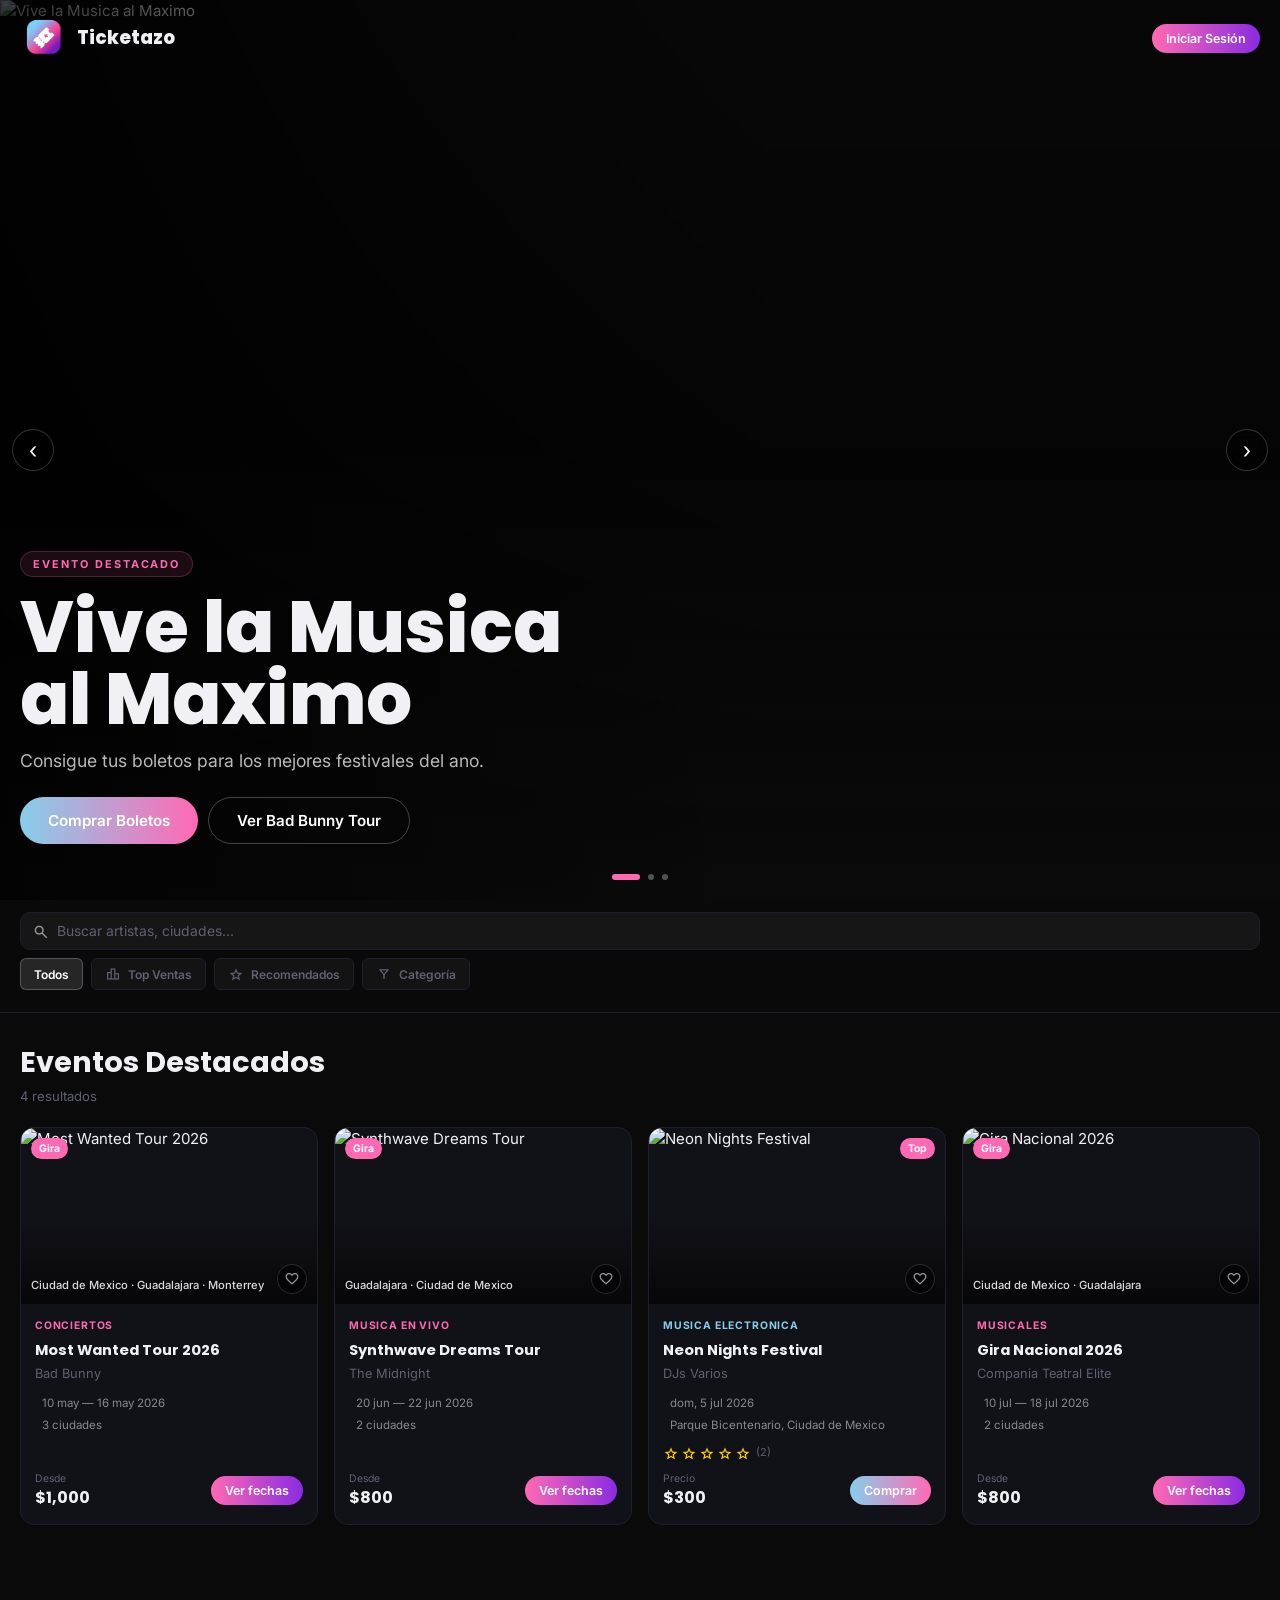
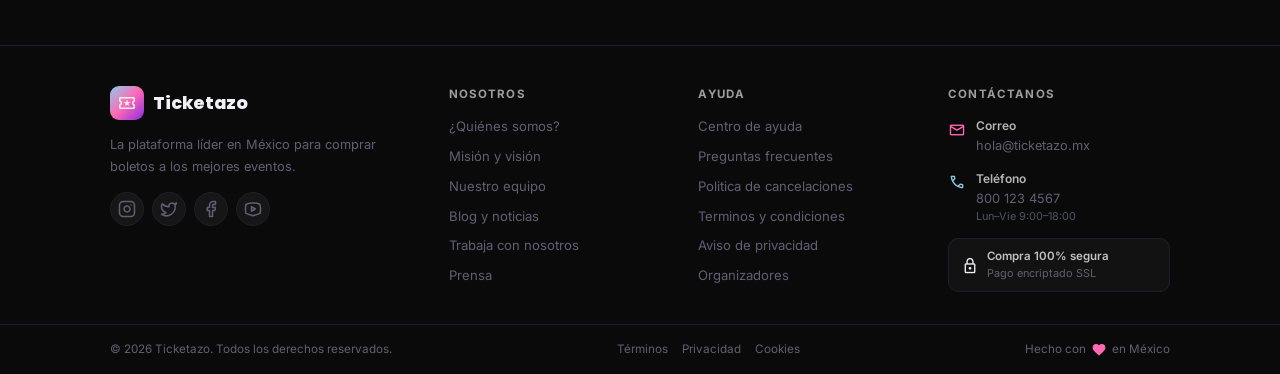
==== index.html @ c77d264d "Add files via upload" ====
<!DOCTYPE html>
<html lang="es">
<head>
  <meta charset="UTF-8"/>
  <meta name="viewport" content="width=device-width, initial-scale=1.0"/>
  <meta name="description" content="Ticketazo — Boletos para los mejores eventos de México"/>
  <meta name="theme-color" content="#0A0A0A"/>
  <title>Ticketazo</title>

  <link rel="preconnect" href="https://fonts.googleapis.com"/>
  <link rel="preconnect" href="https://fonts.gstatic.com" crossorigin/>
  <link href="https://fonts.googleapis.com/css2?family=Poppins:wght@400;500;600;700;800&family=Inter:wght@300;400;500;600&display=swap" rel="stylesheet"/>
  <link href="https://fonts.googleapis.com/css2?family=Material+Symbols+Outlined:opsz,wght,FILL,GRAD@20..48,100..700,0..1,-50..200" rel="stylesheet" />

  <link rel="stylesheet" href="assets/css/variables.css"/>
  <link rel="stylesheet" href="assets/css/base.css"/>
  <link rel="stylesheet" href="assets/css/navbar.css?v=6"/>
  <link rel="stylesheet" href="assets/css/hero.css?v=2"/>
  <link rel="stylesheet" href="assets/css/search.css"/>
  <link rel="stylesheet" href="assets/css/cards.css"/>
  <link rel="stylesheet" href="assets/css/pages.css?v=3"/>
  <link rel="stylesheet" href="assets/css/profile.css?v=7"/>
  <link rel="stylesheet" href="assets/css/modal.css"/>
  <link rel="stylesheet" href="assets/css/dashboard.css?v=13"/>
  <link rel="stylesheet" href="assets/css/checkout.css?v=8"/>
  <link rel="stylesheet" href="assets/css/footer.css?v=2"/>
</head>
<body>

  <!-- ══ NAVBAR ══ -->
  <nav id="navbar">
    <a class="nav-logo" onclick="App.navigate('home')">
      <img src="assets/img/logo.png" alt="Logo" class="nav-logo-img" />
      <span>Ticketazo</span>
    </a>
    <div class="nav-right" id="nav-right">
      <button class="btn btn-ghost btn-sm hidden" id="btn-home-nav" onclick="App.navigate('home')">Volver al inicio</button>
      <button class="btn-nav-user hidden" id="nav-username" onclick="Profile.open()">Mi cuenta</button>
      <button class="btn btn-ghost btn-sm hidden" id="btn-dashboard" onclick="Zones.openDashboard()">Panel</button>
      <button class="btn btn-secondary btn-sm" id="btn-login" onclick="Auth.openModal()">Iniciar Sesión</button>
      <button class="btn btn-outline btn-sm hidden" id="btn-logout" onclick="Auth.logout()">Cerrar Sesión</button>
    </div>
    <button class="hamburger" onclick="App.toggleMobile()" aria-label="Menú">
      <span></span><span></span><span></span>
    </button>
  </nav>

  <!-- Mobile Menu -->
  <div class="mobile-menu" id="mobile-menu">
    <button class="mobile-menu-close" onclick="App.toggleMobile()"><svg width="24" height="24" viewBox="0 0 24 24" fill="none" stroke="currentColor" stroke-width="2"><line x1="18" y1="6" x2="6" y2="18"></line><line x1="6" y1="6" x2="18" y2="18"></line></svg></button>
    <div class="nav-logo" style="margin-bottom: 20px" onclick="App.navigate('home');App.toggleMobile()">
      <img src="assets/img/logo.png" alt="Logo" class="nav-logo-img" />
      <span style="color:#fff">Ticketazo</span>
    </div>
    <a class="mobile-nav-link" onclick="App.navigate('home');App.toggleMobile()">Inicio</a>
    <a class="mobile-nav-link hidden" id="mob-profile" onclick="Profile.open();App.toggleMobile()">Mi cuenta</a>
    <a class="mobile-nav-link hidden" id="mob-dashboard" onclick="Zones.openDashboard()">Panel de Control</a>
    <button class="btn btn-primary w-full" id="mob-login" onclick="Auth.openModal();App.toggleMobile()">Iniciar Sesión</button>
    <button class="btn btn-outline w-full hidden" id="mob-logout" onclick="Auth.logout();App.toggleMobile()">Cerrar Sesión</button>
  </div>

  <!-- ══ PAGE: HOME ══ -->
  <div class="page active" id="page-home">

    <section class="hero" id="hero-section">
      <div class="hero-track" id="hero-track">
        <div class="hero-slide">
          <picture>
            <source media="(max-width: 768px)" srcset="https://images.unsplash.com/photo-1540039155733-5bb30b53aa14?w=800&h=1200&fit=crop&q=80">
            <img src="https://images.unsplash.com/photo-1540039155733-5bb30b53aa14?w=1920&q=80" alt="Concierto" loading="eager"/>
          </picture>
          <div class="hero-overlay"></div><div class="hero-overlay-lr"></div>
        </div>
        <div class="hero-slide">
          <picture>
            <source media="(max-width: 768px)" srcset="https://images.unsplash.com/photo-1503095396549-807759245b35?w=800&h=1200&fit=crop&q=80">
            <img src="https://images.unsplash.com/photo-1503095396549-807759245b35?w=1920&q=80" alt="Teatro" loading="lazy"/>
          </picture>
          <div class="hero-overlay"></div><div class="hero-overlay-lr"></div>
        </div>
        <div class="hero-slide">
          <picture>
            <source media="(max-width: 768px)" srcset="https://images.unsplash.com/photo-1607313029691-fa108ddf807d?w=800&h=1200&fit=crop&q=80">
            <img src="https://images.unsplash.com/photo-1607313029691-fa108ddf807d?w=1920&q=80" alt="Synthwave" loading="lazy"/>
          </picture>
          <div class="hero-overlay"></div><div class="hero-overlay-lr"></div>
        </div>
      </div>
      <div class="hero-content">
        <div class="hero-inner" id="hero-inner">
          <div class="hero-badge">Evento Destacado</div>
          <h1 class="hero-title" id="hero-title">Vive la Música al Máximo</h1>
          <p class="hero-sub" id="hero-sub">Consigue tus boletos para los mejores festivales del año.</p>
          <div class="hero-btns">
            <button class="btn btn-primary btn-lg" onclick="Carousel.handleBuy()">Comprar Boletos</button>
            <button class="btn btn-outline btn-lg" id="hero-cta-btn" onclick="Carousel.handleCta()">Ver Bad Bunny Tour</button>
          </div>
        </div>
      </div>
      <button class="hero-arrow hero-arrow--prev" onclick="Carousel.prev()" aria-label="Anterior">‹</button>
      <button class="hero-arrow hero-arrow--next" onclick="Carousel.next()" aria-label="Siguiente">›</button>
      <div class="hero-dots" id="hero-dots" role="tablist"></div>
    </section>

    <div class="search-bar" id="search-bar">
      <div class="search-inner">
        <div class="search-wrap" id="search-wrap">
          <span class="search-icon"><span class="material-symbols-outlined" style="font-size: 18px; opacity: 0.6; vertical-align: middle;">search</span></span>
          <input class="search-input" id="search-input" type="search"
            placeholder="Buscar artistas, ciudades..."
            oninput="Search.handle(this.value)"
            onfocus="Search.showDropdown()"
            autocomplete="off" aria-label="Buscar eventos"/>
          <button class="search-clear hidden" id="search-clear" onclick="Search.clear()" aria-label="Limpiar"><span class="material-symbols-outlined" style="font-size: 16px; vertical-align: middle;">close</span></button>
          <div class="search-dropdown hidden" id="search-dropdown" role="listbox"></div>
        </div>
        <div class="filters-row" role="group">
          <button class="filter-btn active-all" id="f-all"   onclick="Grid.setFilter('all')">Todos</button>
          <button class="filter-btn" id="f-top"              onclick="Grid.setFilter('bestSeller')"><span class="material-symbols-outlined" style="font-size: 16px; margin-right:4px; vertical-align: text-bottom;">leaderboard</span> Top Ventas</button>
          <button class="filter-btn" id="f-rec"              onclick="Grid.setFilter('recommended')"><span class="material-symbols-outlined" style="font-size: 16px; margin-right:4px; vertical-align: text-bottom;">star</span> Recomendados</button>
          <button class="filter-btn" id="f-cat"              onclick="Grid.toggleCats()"><span class="material-symbols-outlined" style="font-size: 16px; margin-right:4px; vertical-align: text-bottom;">filter_alt</span> Categoría</button>
        </div>
        <div class="cat-pills" id="cat-pills" role="group"></div>
      </div>
    </div>

    <section class="events-section">
      <div class="section-header">
        <div>
          <h2 class="section-title" id="grid-title">Eventos Destacados</h2>
          <p class="section-count" id="grid-count"></p>
        </div>
        <button class="clear-btn hidden" id="clear-all-btn" onclick="Grid.clearAll()"><span class="material-symbols-outlined" style="font-size: 14px; margin-right:4px; vertical-align: middle;">close</span> Limpiar</button>
      </div>
      <div class="events-grid" id="events-grid"></div>
    </section>
  </div>

  <!-- ══ PAGE: ARTIST ══ -->
  <div class="page" id="page-artist">
    <div class="artist-hero">
      <img id="artist-hero-img" src="" alt=""/>
      <div class="artist-hero-overlay"></div>
      <button class="back-btn" onclick="App.goBack()">← Volver</button>
    </div>
    <div class="artist-content">
      <div class="artist-info">
        <div class="artist-avatar" id="artist-avatar"></div>
        <div class="artist-meta">
          <div class="on-tour-badge hidden" id="artist-tour-badge"><svg width="14" height="14" viewBox="0 0 24 24" fill="none" stroke="currentColor" stroke-width="2" style="display:inline-flex;margin-right:4px"><path d="M12 2a3 3 0 0 0-3 3v7a3 3 0 0 0 6 0V5a3 3 0 0 0-3-3Z"></path><path d="M19 10v2a7 7 0 0 1-14 0v-2"></path><line x1="12" y1="19" x2="12" y2="22"></line></svg> En gira</div>
          <h1 class="artist-name" id="artist-name"></h1>
          <p class="artist-genre" id="artist-genre"></p>
        </div>
      </div>
      <p class="artist-bio" id="artist-bio"></p>
      <div id="artist-tours"></div>
    </div>
  </div>

  <!-- ══ PAGE: EVENT DETAIL ══ -->
  <div class="page" id="page-event">
    <div class="event-hero">
      <img id="event-hero-img" src="" alt=""/>
      <div class="event-hero-overlay"></div>
      <button class="back-btn" onclick="App.goBack()"><svg width="16" height="16" viewBox="0 0 24 24" fill="none" stroke="currentColor" stroke-width="2"><line x1="19" y1="12" x2="5" y2="12"></line><polyline points="12 19 5 12 12 5"></polyline></svg> Volver</button>
    </div>
    <div class="event-content">
      <div class="event-layout">
        <div class="event-main">
          <p class="event-cat-label" id="event-cat"></p>
          <h1 class="event-title" id="event-title"></h1>
          <p class="event-artist-name" id="event-artist"></p>
          <div class="event-meta-row" id="event-meta"></div>
          <div id="event-rating-box"></div>
          <div class="content-section">
            <div class="section-divider">
              <div class="section-accent accent--blue-purple"></div>
              <h2 class="section-heading">Acerca del Evento</h2>
            </div>
            <p class="about-text" id="event-about"></p>
          </div>
          <div class="content-section hidden" id="event-tour-section">
            <div class="section-divider">
              <div class="section-accent accent--pink-blue"></div>
              <h2 class="section-heading">Otras fechas de la gira</h2>
              <span class="tour-name-label" id="event-tour-name"></span>
            </div>
            <div id="event-tour-dates"></div>
          </div>
          <div class="content-section">
            <div class="section-divider">
              <div class="section-accent accent--pink-purple"></div>
              <h2 class="section-heading">Reseñas</h2>
              <span class="review-count-label" id="review-count-label"></span>
            </div>
            <div id="review-form-section"></div>
            <div id="reviews-list"></div>
          </div>
          <div class="content-section">
            <div class="section-divider">
              <div class="section-accent accent--blue-pink"></div>
              <h2 class="section-heading">Los fans también vieron</h2>
            </div>
            <div class="also-grid" id="also-grid"></div>
          </div>
        </div>
        <aside class="event-sidebar">
          <div class="buy-card">
            <div class="buy-card-top">
              <div>
                <div class="buy-from">Desde</div>
                <div class="buy-price" id="buy-price">$0</div>
                <div class="buy-currency">MXN</div>
              </div>
              <div id="buy-rating-pill"></div>
            </div>
            <div id="buy-details"></div>
            <button class="btn btn-secondary w-full" id="buy-main-btn" onclick="Pages.handleBuyClick()">
              Comprar Boletos
            </button>
            <div class="buy-attendees"><svg width="14" height="14" viewBox="0 0 24 24" fill="none" stroke="currentColor" stroke-width="2" style="display:inline-flex;margin-right:4px"><path d="M17 21v-2a4 4 0 0 0-4-4H5a4 4 0 0 0-4 4v2"></path><circle cx="9" cy="7" r="4"></circle><path d="M23 21v-2a4 4 0 0 0-3-3.87"></path><path d="M16 3.13a4 4 0 0 1 0 7.75"></path></svg> Consultando compras reales...</div>
          </div>
        </aside>
      </div>
    </div>
  </div>

  <!-- ══ PAGE: PROFILE ══ -->
  <div class="page" id="page-profile"></div>

  <!-- ══ PAGE: TICKET ══ -->
  <div class="page" id="page-ticket"></div>

  <!-- ══ PAGE: DASHBOARD ══ -->
  <!-- ══ PAGE: DASHBOARD ══
       Shell estático en HTML — el JS solo rellena paneles.
       La estructura flex NUNCA cambia en runtime.
  ══ -->
  <div class="page" id="page-dashboard">
    <div class="db-shell">

      <!-- SIDEBAR -->
      <aside class="db-sidebar" id="db-sidebar">
        <div class="db-logo-row">
          <div class="db-logo-link" onclick="App.navigate('home')">
            <img src="assets/img/logo.png" alt="Logo" class="db-logo-img" />
            <div class="db-logo-text">Ticket<span>azo</span></div>
          </div>
          <button class="db-close-btn" id="db-close-btn" onclick="Zones.closeSidebar()">
            <span class="material-symbols-outlined" style="font-size: 24px;">close</span>
          </button>
        </div>

        <div class="db-nav-label-static">Panel de Control</div>
        <nav class="db-nav" id="db-nav"></nav>

        <div class="db-user-block" id="db-user-block"></div>
      </aside>

      <!-- Overlay para mobile -->
      <div class="db-overlay" id="db-overlay" onclick="Zones.closeSidebar()"></div>

      <!-- MAIN -->
      <main class="db-main">
        <div class="db-topbar">
          <div class="db-topbar-left">
            <button class="db-hamburger" onclick="Zones.openSidebar()" aria-label="Abrir menú del panel">
              <span></span><span></span><span></span>
            </button>
            <div class="db-topbar-title" id="db-topbar-title">Panel de Control</div>
          </div>
          <div class="db-topbar-right">
            <button class="db-btn db-btn-secondary" style="font-size:0.8rem; padding:6px 14px;" onclick="App.navigate('home')">
              <span class="material-symbols-outlined" style="font-size: 16px; margin-right: 4px; vertical-align: middle;">home</span> Volver al inicio
            </button>
          </div>
        </div>

        <div class="db-content">
          <div class="db-panel" id="panel-events"></div>
          <div class="db-panel" id="panel-new"></div>
          <div class="db-panel" id="panel-sales"></div>
          <div class="db-panel" id="panel-payouts"></div>
          <div class="db-panel" id="panel-promote"></div>
          <div class="db-panel" id="panel-overview"></div>
        </div>
      </main>

    </div>
  </div>

  <!-- ══ AUTH MODAL ══ -->
  <div class="modal-overlay" id="modal-overlay" onclick="Auth.closeOutside(event)">
    <div class="modal" role="dialog" aria-modal="true">
      <div class="modal-blob modal-blob--1"></div>
      <div class="modal-blob modal-blob--2"></div>
      <button class="modal-close" onclick="Auth.closeModal()" aria-label="Cerrar"><span class="material-symbols-outlined" style="font-size: 20px;">close</span></button>
      <div class="steps-bar hidden" id="steps-bar">
        <div class="step-dot active" id="sd1">1</div>
        <div class="step-line" id="sl1"></div>
        <div class="step-dot" id="sd2">2</div>
        <div class="step-line" id="sl2"></div>
        <div class="step-dot" id="sd3">3</div>
        <div class="step-line" id="sl3"></div>
        <div class="step-dot" id="sd4">4</div>
      </div>
      <div id="modal-body"></div>
    </div>
  </div>

  <!-- ══ CHECKOUT MODAL ══ -->
  <div class="checkout-overlay" id="checkout-overlay" onclick="Checkout.closeOutside(event)">
    <div class="checkout-modal" role="dialog" aria-modal="true" aria-label="Comprar boletos">
      <div id="checkout-body"></div>
    </div>
  </div>

  <!-- ══ FOOTER ══ -->
  <footer id="main-footer"></footer>

  <script src="https://cdn.jsdelivr.net/npm/@supabase/supabase-js@2/dist/umd/supabase.min.js"></script>
  <script src="https://cdn.jsdelivr.net/npm/qrcodejs-fixed@0.0.2/qrcode.min.js"></script>
  <script src="assets/js/icons.js"></script>
  <script src="assets/js/db.js?v=5"></script>
  <script src="assets/js/data.js?v=2"></script>
  <script src="assets/js/dashboard.js?v=17"></script>
  <script src="assets/js/profile.js?v=17"></script>
  <script src="assets/js/checkout.js?v=10"></script>
  <script src="assets/js/carousel.js?v=3"></script>
  <script src="assets/js/search.js"></script>
  <script src="assets/js/pages.js?v=5"></script>
  <script src="assets/js/grid.js?v=2"></script>
  <script src="assets/js/auth.js?v=9"></script>
  <script src="assets/js/app.js?v=12"></script>
</body>
</html>
---- assets/css/variables.css ----
/* ── Design Tokens ── */
:root {
  --color-pink:   #FF69B4;
  --color-blue:   #87CEEB;
  --color-purple: #8A2BE2;

  --bg-base:      #0A0A0A;
  --bg-surface:   #111118;
  --bg-surface-2: #16161f;
  --border-subtle:#1e1e2e;
  --border-default:#2a2a3e;

  --text-primary:   #f0f0f5;
  --text-secondary: #b0b0c0;
  --text-muted:     #606075;

  --font-display: 'Poppins', sans-serif;
  --font-body:    'Inter', sans-serif;

  --radius-sm:   6px;
  --radius-md:   10px;
  --radius-lg:   14px;
  --radius-xl:   20px;
  --radius-full: 9999px;

  --transition-fast:   0.15s ease;
  --transition-normal: 0.25s ease;

  --shadow-card:  0 2px 12px rgba(0,0,0,0.4);
  --shadow-modal: 0 24px 60px rgba(0,0,0,0.7);

  --z-sticky: 30;
  --z-navbar: 100;
  --z-modal:  500;
}
---- assets/css/base.css ----
/* ══════════════════════════════════════════
   base.css — Reset, Utilities & Buttons
══════════════════════════════════════════ */

*, *::before, *::after {
  box-sizing: border-box;
  margin: 0;
  padding: 0;
  -webkit-tap-highlight-color: transparent;
}

html {
  scroll-behavior: smooth;
  -webkit-text-size-adjust: 100%;
}

body {
  font-family: var(--font-body);
  font-size: 15px;
  background: var(--bg-base);
  color: var(--text-primary);
  min-height: 100vh;
  overflow-x: hidden;
  line-height: 1.5;
  -webkit-font-smoothing: antialiased;
  -moz-osx-font-smoothing: grayscale;
}

img {
  display: block;
  max-width: 100%;
}

a {
  text-decoration: none;
  color: inherit;
}

button {
  font-family: var(--font-body);
  cursor: pointer;
  border: none;
  background: none;
}

input, textarea, select {
  font-family: var(--font-body);
}

/* ── Pages ── */
.page {
  display: none;
  min-height: 100vh;
}
.page.active {
  display: block;
}

/* ── Utilities ── */
.hidden { display: none !important; }
.w-full { width: 100%; }

/* ── Buttons ── */
.btn {
  display: inline-flex;
  align-items: center;
  justify-content: center;
  gap: 6px;
  border-radius: var(--radius-full);
  font-weight: 600;
  border: none;
  cursor: pointer;
  transition: all var(--transition-fast);
  font-family: var(--font-body);
  white-space: nowrap;
  user-select: none;
}
.btn:active { transform: scale(0.97); }

.btn-primary {
  background: linear-gradient(90deg, var(--color-blue), var(--color-pink));
  color: #fff;
  padding: 10px 22px;
  font-size: 0.87rem;
}
.btn-primary:hover { opacity: 0.9; transform: scale(1.02); }

.btn-secondary {
  background: linear-gradient(90deg, var(--color-pink), var(--color-purple));
  color: #fff;
  padding: 10px 22px;
  font-size: 0.87rem;
}
.btn-secondary:hover { opacity: 0.9; transform: scale(1.02); }

.btn-outline {
  background: transparent;
  border: 1px solid rgba(255, 255, 255, 0.25);
  color: #fff;
  padding: 10px 22px;
  font-size: 0.87rem;
}
.btn-outline:hover { background: rgba(255, 255, 255, 0.08); }

.btn-ghost {
  background: rgba(255, 255, 255, 0.06);
  color: rgba(255, 255, 255, 0.7);
  padding: 10px 22px;
  font-size: 0.87rem;
}
.btn-ghost:hover { background: rgba(255, 255, 255, 0.12); color: #fff; }

.btn-sm  { padding: 7px 14px; font-size: 0.78rem; }
.btn-lg  { padding: 13px 28px; font-size: 0.95rem; }
.btn:disabled { opacity: 0.4; pointer-events: none; }

/* ── Back button (shared) ── */
.back-btn {
  position: absolute;
  top: 76px;
  left: 16px;
  display: flex;
  align-items: center;
  gap: 6px;
  font-size: 0.82rem;
  color: rgba(255, 255, 255, 0.8);
  background: rgba(0, 0, 0, 0.38);
  backdrop-filter: blur(8px);
  border: 1px solid rgba(255, 255, 255, 0.1);
  padding: 7px 14px;
  border-radius: var(--radius-full);
  cursor: pointer;
  transition: color var(--transition-fast);
  z-index: 10;
}
.back-btn:hover { color: #fff; }

/* ── Section layout helpers ── */
.section-divider {
  display: flex;
  align-items: center;
  gap: 10px;
  margin-bottom: 14px;
}
.section-accent {
  width: 4px;
  height: 22px;
  border-radius: 2px;
  flex-shrink: 0;
}
.accent--blue-purple  { background: linear-gradient(to bottom, var(--color-blue), var(--color-purple)); }
.accent--pink-purple  { background: linear-gradient(to bottom, var(--color-pink), var(--color-purple)); }
.accent--blue-pink    { background: linear-gradient(to bottom, var(--color-blue), var(--color-pink)); }
.accent--pink-blue    { background: linear-gradient(to bottom, var(--color-pink), var(--color-blue)); }

.section-heading {
  font-family: var(--font-display);
  font-size: 1.1rem;
  font-weight: 700;
}
.content-section { margin-bottom: 32px; }
---- assets/css/navbar.css ----
/* ══════════════════════════════════════════
   navbar.css
══════════════════════════════════════════ */

nav {
  position: fixed;
  top: 0;
  left: 0;
  right: 0;
  z-index: var(--z-navbar);
  display: flex;
  align-items: center;
  justify-content: space-between;
  padding: 14px 20px;
  transition: background var(--transition-normal), padding var(--transition-normal), border-color var(--transition-normal);
  border-bottom: 1px solid transparent;
}

nav.scrolled {
  background: rgba(10, 10, 10, 0.85);
  backdrop-filter: blur(16px);
  -webkit-backdrop-filter: blur(16px);
  border-bottom-color: var(--border-subtle);
  padding: 10px 20px;
}

/* Logo */
.nav-logo {
  display: flex;
  align-items: center;
  gap: 9px;
  font-family: var(--font-display);
  font-weight: 800;
  font-size: 1.15rem;
  cursor: pointer;
  z-index: 1;
}
.nav-logo-img {
  height: 3rem;
  width: auto;
  object-fit: contain;
  display: block;
}

/* Nav right */
.nav-right {
  display: flex;
  align-items: center;
  gap: 10px;
}
.nav-link {
  font-size: 0.85rem;
  color: rgba(255, 255, 255, 0.7);
  padding: 6px 10px;
  border-radius: var(--radius-sm);
  cursor: pointer;
  font-weight: 500;
  transition: color var(--transition-fast);
}
.nav-link:hover { color: #fff; }

/* Hamburger */
.hamburger {
  display: none;
  flex-direction: column;
  gap: 5px;
  padding: 6px;
  z-index: 1;
}
.hamburger span {
  display: block;
  width: 22px;
  height: 2px;
  background: #fff;
  border-radius: 2px;
  transition: transform var(--transition-normal), opacity var(--transition-fast);
}

/* Mobile Menu */
.mobile-menu {
  display: none;
  position: fixed;
  inset: 0;
  z-index: calc(var(--z-navbar) + 1);
  background: rgba(10, 10, 10, 0.96);
  backdrop-filter: blur(20px);
  -webkit-backdrop-filter: blur(20px);
  flex-direction: column;
  align-items: center;
  justify-content: center;
  gap: 28px;
  padding: 20px;
}
.mobile-menu.open { display: flex; }

.mobile-menu-close {
  position: absolute;
  top: 20px;
  right: 20px;
  color: #fff;
  font-size: 1.4rem;
  padding: 6px;
  transition: opacity var(--transition-fast);
}
.mobile-menu-close:hover { opacity: 0.7; }

.mobile-nav-link {
  font-family: var(--font-display);
  font-size: 1.3rem;
  font-weight: 700;
  color: #fff;
  cursor: pointer;
  transition: color var(--transition-fast);
}
.mobile-nav-link:hover { color: var(--color-pink); }

@media (max-width: 768px) {
  .nav-right > button,
  .nav-right .nav-link {
    display: none;
  }
  .hamburger { display: flex; }
}


/* ── "Mi cuenta" text button in navbar ── */
.btn-nav-user {
  font-size: 0.82rem;
  font-weight: 600;
  color: rgba(255, 255, 255, 0.78);
  padding: 6px 14px;
  border-radius: var(--radius-full);
  border: 1px solid rgba(255, 255, 255, 0.18);
  background: rgba(255, 255, 255, 0.06);
  cursor: pointer;
  font-family: var(--font-body);
  transition: all var(--transition-fast);
  white-space: nowrap;
}
.btn-nav-user:hover {
  background: rgba(255, 255, 255, 0.12);
  color: #fff;
  border-color: rgba(255, 255, 255, 0.3);
}
---- assets/css/hero.css ----
/* ══════════════════════════════════════════
   hero.css — Carousel (touch-enabled)
══════════════════════════════════════════ */

.hero {
  position: relative;
  width: 100%;
  height: 100svh;
  min-height: 500px;
  max-height: 900px;
  overflow: hidden;
  touch-action: pan-y;
  user-select: none;
}

@media (max-width: 768px) {
  .hero {
    height: 70svh;
    min-height: 400px;
    max-height: 600px;
  }
}

/* Track: slides laid out horizontally */
.hero-track {
  display: flex;
  height: 100%;
  will-change: transform;
  transition: transform 0.5s cubic-bezier(0.25, 0.46, 0.45, 0.94);
}
.hero-track.dragging {
  transition: none;
}

.hero-slide {
  position: relative;
  flex: 0 0 100%;
  width: 100%;
  height: 100%;
}
.hero-slide img {
  width: 100%;
  height: 100%;
  object-fit: cover;
  pointer-events: none;
}

/* Gradients */
.hero-overlay {
  position: absolute;
  inset: 0;
  background: linear-gradient(to top, #0A0A0A 0%, rgba(0,0,0,0.5) 50%, rgba(0,0,0,0.2) 100%);
  pointer-events: none;
}
.hero-overlay-lr {
  position: absolute;
  inset: 0;
  background: linear-gradient(to right, rgba(0,0,0,0.7) 0%, transparent 60%);
  pointer-events: none;
}

/* Content */
.hero-content {
  position: absolute;
  inset: 0;
  display: flex;
  flex-direction: column;
  justify-content: flex-end;
  padding: 0 20px 56px;
  pointer-events: none;
}
.hero-inner {
  max-width: 580px;
  pointer-events: auto;
  animation: heroFadeUp 0.6s ease both;
}
@keyframes heroFadeUp {
  from { opacity: 0; transform: translateY(24px); }
  to   { opacity: 1; transform: translateY(0); }
}

.hero-badge {
  display: inline-block;
  font-size: 0.68rem;
  font-weight: 700;
  text-transform: uppercase;
  letter-spacing: 0.18em;
  color: var(--color-pink);
  background: rgba(255, 105, 180, 0.1);
  border: 1px solid rgba(255, 105, 180, 0.22);
  padding: 4px 12px;
  border-radius: var(--radius-full);
  margin-bottom: 14px;
}

.hero-title {
  font-family: var(--font-display);
  font-size: clamp(2rem, 8vw, 4.5rem);
  font-weight: 800;
  line-height: 1.0;
  margin-bottom: 12px;
}

.hero-sub {
  font-size: clamp(0.85rem, 2.5vw, 1.1rem);
  color: rgba(255, 255, 255, 0.72);
  margin-bottom: 22px;
  line-height: 1.6;
}

.hero-btns {
  display: flex;
  flex-direction: column;
  gap: 10px;
}
.hero-btns .btn { width: 100%; justify-content: center; }
@media (min-width: 480px) {
  .hero-btns { flex-direction: row; }
  .hero-btns .btn { width: auto; }
}

/* Arrow buttons */
.hero-arrow {
  position: absolute;
  top: 50%;
  transform: translateY(-50%);
  width: 42px;
  height: 42px;
  border-radius: 50%;
  background: rgba(0, 0, 0, 0.4);
  backdrop-filter: blur(8px);
  border: 1px solid rgba(255, 255, 255, 0.2);
  color: #fff;
  font-size: 1.4rem;
  display: flex;
  align-items: center;
  justify-content: center;
  cursor: pointer;
  transition: background var(--transition-fast), opacity var(--transition-fast);
  z-index: 10;
  line-height: 1;
}
.hero-arrow:hover { background: rgba(0, 0, 0, 0.65); }
.hero-arrow--prev { left: 12px; }
.hero-arrow--next { right: 12px; }

/* Swipe hint — hide arrows on mobile and touch devices */
@media (max-width: 768px) {
  .hero-arrow { display: none; }
}

@media (hover: none) and (pointer: coarse) {
  .hero-arrow { opacity: 0; pointer-events: none; }
}

/* Dots */
.hero-dots {
  position: absolute;
  bottom: 20px;
  left: 50%;
  transform: translateX(-50%);
  display: flex;
  gap: 8px;
  z-index: 10;
}
.hero-dot {
  height: 6px;
  border-radius: 3px;
  border: none;
  cursor: pointer;
  background: rgba(255, 255, 255, 0.3);
  transition: all 0.4s ease;
  width: 6px;
}
.hero-dot.active {
  background: var(--color-pink);
  width: 28px;
}
.hero-dot:hover:not(.active) { background: rgba(255, 255, 255, 0.6); }

/* Swipe indicator — shows briefly on first visit */
.swipe-hint {
  position: absolute;
  bottom: 52px;
  left: 50%;
  transform: translateX(-50%);
  font-size: 0.7rem;
  color: rgba(255,255,255,0.4);
  display: flex;
  align-items: center;
  gap: 5px;
  animation: swipeFade 3s ease 1s both;
  pointer-events: none;
  z-index: 10;
}
@keyframes swipeFade {
  0%   { opacity: 0; }
  20%  { opacity: 1; }
  80%  { opacity: 1; }
  100% { opacity: 0; }
}
---- assets/css/search.css ----
/* ══════════════════════════════════════════
   search.css
══════════════════════════════════════════ */

.search-bar {
  position: sticky;
  top: 56px;
  z-index: var(--z-sticky);
  background: rgba(10, 10, 10, 0.95);
  backdrop-filter: blur(16px);
  -webkit-backdrop-filter: blur(16px);
  border-bottom: 1px solid var(--border-subtle);
  padding: 12px 20px;
}

.search-inner {
  max-width: 1280px;
  margin: 0 auto;
  display: flex;
  flex-direction: column;
  gap: 8px;
}

/* Search input */
.search-wrap {
  position: relative;
}
.search-icon {
  position: absolute;
  left: 12px;
  top: 50%;
  transform: translateY(-50%);
  font-size: 0.9rem;
  pointer-events: none;
  z-index: 1;
}
.search-input {
  width: 100%;
  background: rgba(255, 255, 255, 0.05);
  border: 1px solid var(--border-subtle);
  border-radius: var(--radius-md);
  padding: 10px 36px 10px 36px;
  font-size: 0.87rem;
  color: #fff;
  outline: none;
  transition: border-color var(--transition-fast), box-shadow var(--transition-fast);
  -webkit-appearance: none;
}
.search-input:focus {
  border-color: rgba(135, 206, 235, 0.5);
  box-shadow: 0 0 0 2px rgba(135, 206, 235, 0.1);
}
.search-input::placeholder { color: var(--text-muted); }
/* Remove default search cancel button */
.search-input::-webkit-search-cancel-button { display: none; }

.search-clear {
  position: absolute;
  right: 10px;
  top: 50%;
  transform: translateY(-50%);
  color: var(--text-muted);
  font-size: 0.8rem;
  padding: 4px 6px;
  transition: color var(--transition-fast);
  border-radius: var(--radius-sm);
}
.search-clear:hover { color: #fff; }

/* Dropdown */
.search-dropdown {
  position: absolute;
  top: calc(100% + 6px);
  left: 0;
  right: 0;
  background: var(--bg-surface-2);
  border: 1px solid var(--border-default);
  border-radius: var(--radius-md);
  overflow: hidden;
  z-index: 200;
  box-shadow: var(--shadow-modal);
}
.suggestion-item {
  display: flex;
  align-items: center;
  gap: 12px;
  padding: 12px 14px;
  border-bottom: 1px solid var(--border-subtle);
  cursor: pointer;
  transition: background var(--transition-fast);
  width: 100%;
  text-align: left;
}
.suggestion-item:last-child { border-bottom: none; }
.suggestion-item:hover { background: rgba(255, 255, 255, 0.04); }

.sug-icon {
  width: 32px;
  height: 32px;
  border-radius: 10px;
  display: flex;
  align-items: center;
  justify-content: center;
  font-size: 0.9rem;
  flex-shrink: 0;
}
.sug-icon--artist { background: rgba(255, 105, 180, 0.12); }
.sug-icon--city   { background: rgba(135, 206, 235, 0.12); }

.sug-label { font-size: 0.85rem; font-weight: 600; }
.sug-sub   { font-size: 0.72rem; color: var(--text-muted); margin-top: 1px; }

.sug-badge {
  margin-left: auto;
  font-size: 0.65rem;
  font-weight: 700;
  padding: 2px 8px;
  border-radius: var(--radius-full);
  flex-shrink: 0;
}
.sug-badge--artist { background: rgba(255,105,180,0.1); color: var(--color-pink); }
.sug-badge--city   { background: rgba(135,206,235,0.1); color: var(--color-blue); }

/* Filter row */
.filters-row {
  display: flex;
  gap: 8px;
  overflow-x: auto;
  padding-bottom: 2px;
  scrollbar-width: none;
}
.filters-row::-webkit-scrollbar { display: none; }

.filter-btn {
  padding: 7px 13px;
  border-radius: var(--radius-sm);
  font-size: 0.75rem;
  font-weight: 600;
  border: 1px solid var(--border-subtle);
  background: rgba(255, 255, 255, 0.04);
  color: var(--text-muted);
  white-space: nowrap;
  flex-shrink: 0;
  transition: all var(--transition-fast);
}
.filter-btn:hover { border-color: var(--border-default); color: #fff; }

.filter-btn.active-all { background: rgba(255,255,255,.12); color: #fff; border-color: rgba(255,255,255,.22); }
.filter-btn.active-top { background: rgba(255,105,180,.15); color: var(--color-pink); border-color: rgba(255,105,180,.3); }
.filter-btn.active-rec { background: rgba(135,206,235,.15); color: var(--color-blue); border-color: rgba(135,206,235,.3); }
.filter-btn.active-cat { background: rgba(138,43,226,.15);  color: var(--color-purple); border-color: rgba(138,43,226,.3); }

/* Category pills */
.cat-pills {
  display: flex;
  gap: 8px;
  flex-wrap: wrap;
  max-height: 0;
  overflow: hidden;
  transition: max-height 0.25s ease, opacity 0.25s;
  opacity: 0;
}
.cat-pills.open { max-height: 200px; opacity: 1; padding-top: 4px; }

.cat-pill {
  padding: 5px 12px;
  border-radius: var(--radius-full);
  font-size: 0.72rem;
  font-weight: 600;
  border: 1px solid var(--border-subtle);
  background: rgba(255, 255, 255, 0.04);
  color: var(--text-muted);
  cursor: pointer;
  transition: all var(--transition-fast);
  flex-shrink: 0;
}
.cat-pill:hover  { border-color: var(--border-default); color: #fff; }
.cat-pill.active { background: var(--color-purple); color: #fff; border-color: var(--color-purple); }
---- assets/css/cards.css ----
/* ══════════════════════════════════════════
   cards.css
══════════════════════════════════════════ */

/* ── Events section ── */
.events-section {
  max-width: 1280px;
  margin: 0 auto;
  padding: 28px 20px 60px;
}

.section-header {
  display: flex;
  align-items: flex-end;
  justify-content: space-between;
  margin-bottom: 20px;
  flex-wrap: wrap;
  gap: 10px;
}

.section-title {
  font-family: var(--font-display);
  font-size: clamp(1.4rem, 4vw, 1.8rem);
  font-weight: 700;
}

.section-count {
  font-size: 0.82rem;
  color: var(--text-muted);
  margin-top: 3px;
}
.section-count span { color: var(--color-blue); font-weight: 600; }

.clear-btn {
  font-size: 0.82rem;
  color: var(--text-muted);
  display: flex;
  align-items: center;
  gap: 4px;
  cursor: pointer;
  transition: color var(--transition-fast);
}
.clear-btn:hover { color: var(--color-pink); }

/* ── Grid ── */
.events-grid {
  display: grid;
  grid-template-columns: 1fr;
  gap: 16px;
}
@media (min-width: 480px)  { .events-grid { grid-template-columns: repeat(2, 1fr); } }
@media (min-width: 900px)  { .events-grid { grid-template-columns: repeat(3, 1fr); } }
@media (min-width: 1200px) { .events-grid { grid-template-columns: repeat(4, 1fr); } }

/* ── Empty state ── */
.empty-state {
  grid-column: 1 / -1;
  text-align: center;
  padding: 60px 20px;
  background: var(--bg-surface);
  border-radius: var(--radius-xl);
  border: 1px solid var(--border-subtle);
}
.empty-icon  { font-size: 2.8rem; margin-bottom: 12px; opacity: 0.4; }
.empty-title { font-family: var(--font-display); font-size: 1.2rem; font-weight: 700; margin-bottom: 8px; }
.empty-sub   { font-size: 0.85rem; color: var(--text-muted); max-width: 300px; margin: 0 auto 20px; }

/* ── Card base ── */
.card {
  background: var(--bg-surface);
  border: 1px solid var(--border-subtle);
  border-radius: var(--radius-lg);
  overflow: hidden;
  display: flex;
  flex-direction: column;
  cursor: pointer;
  transition: border-color var(--transition-normal), box-shadow var(--transition-normal);
}
.card--event:hover {
  border-color: rgba(138, 43, 226, 0.4);
  box-shadow: 0 0 24px rgba(138, 43, 226, 0.1);
}
.card--tour:hover {
  border-color: rgba(255, 105, 180, 0.45);
  box-shadow: 0 0 24px rgba(255, 105, 180, 0.12);
}

/* ── Card image ── */
.card-img {
  position: relative;
  height: 176px;
  overflow: hidden;
  flex-shrink: 0;
}
.card-img img {
  width: 100%;
  height: 100%;
  object-fit: cover;
  transition: transform 0.5s ease;
}
.card:hover .card-img img { transform: scale(1.07); }

.card-img-overlay {
  position: absolute;
  inset: 0;
  background: linear-gradient(to top, rgba(0,0,0,0.6) 0%, transparent 50%);
  pointer-events: none;
}

/* Badges */
.card-badges {
  position: absolute;
  top: 10px;
  right: 10px;
  display: flex;
  flex-direction: column;
  gap: 5px;
}
.badge {
  font-size: 0.65rem;
  font-weight: 700;
  padding: 3px 8px;
  border-radius: var(--radius-full);
}
.badge--top  { background: var(--color-pink); color: #fff; }
.badge--18   { background: #ef4444; color: #fff; }
.badge--gira {
  position: absolute;
  top: 10px;
  left: 10px;
  background: var(--color-pink);
  color: #fff;
  display: flex;
  align-items: center;
  gap: 4px;
}
.badge--cities {
  position: absolute;
  bottom: 10px;
  left: 10px;
  right: 10px;
  font-size: 0.7rem;
  color: #fff;
  opacity: 0.85;
  font-weight: 500;
  white-space: nowrap;
  overflow: hidden;
  text-overflow: ellipsis;
  pointer-events: none;
}

/* Expired overlay */
.expired-overlay {
  position: absolute;
  inset: 0;
  background: rgba(0, 0, 0, 0.72);
  display: flex;
  align-items: center;
  justify-content: center;
  backdrop-filter: blur(2px);
}
.expired-label {
  font-family: var(--font-display);
  font-weight: 800;
  font-size: 0.9rem;
  letter-spacing: 0.2em;
  text-transform: uppercase;
  border: 2px solid #fff;
  padding: 6px 14px;
  border-radius: var(--radius-sm);
}

/* ── Card body ── */
.card-body {
  padding: 14px;
  flex: 1;
  display: flex;
  flex-direction: column;
}
.card-category {
  font-size: 0.65rem;
  font-weight: 700;
  text-transform: uppercase;
  letter-spacing: 0.08em;
  margin-bottom: 6px;
}
.card-category--tour  { color: var(--color-pink); }
.card-category--event { color: var(--color-blue); }

.card-title {
  font-family: var(--font-display);
  font-size: 0.92rem;
  font-weight: 700;
  margin-bottom: 2px;
  white-space: nowrap;
  overflow: hidden;
  text-overflow: ellipsis;
}
.card-artist {
  font-size: 0.8rem;
  color: var(--text-muted);
  margin-bottom: 12px;
  white-space: nowrap;
  overflow: hidden;
  text-overflow: ellipsis;
}

.card-meta { margin-bottom: 10px; display: flex; flex-direction: column; gap: 5px; }
.card-meta-row {
  display: flex;
  align-items: center;
  gap: 7px;
  font-size: 0.72rem;
  color: rgba(255, 255, 255, 0.5);
}
.card-meta-row .meta-icon { color: var(--color-purple); }

/* Stars */
.card-stars { display: flex; align-items: center; gap: 2px; margin-bottom: 10px; }
.star { font-size: 0.65rem; }
.star--filled { color: #facc15; }
.star--empty  { color: #374151; }
.star-count   { font-size: 0.68rem; color: var(--text-muted); margin-left: 3px; }

/* Card footer */
.card-footer {
  display: flex;
  align-items: center;
  justify-content: space-between;
  margin-top: auto;
}
.price-from  { font-size: 0.65rem; color: var(--text-muted); }
.price-value {
  font-family: var(--font-display);
  font-size: 1rem;
  font-weight: 700;
}
---- assets/css/pages.css ----
/* ══════════════════════════════════════════
   pages.css — Artist & Event Detail
══════════════════════════════════════════ */

/* ── Artist Page ── */
.artist-hero {
  position: relative;
  width: 100%;
  height: clamp(220px, 40vw, 340px);
  overflow: hidden;
}
.artist-hero img { width: 100%; height: 100%; object-fit: cover; }
.artist-hero-overlay {
  position: absolute;
  inset: 0;
  background: linear-gradient(to top, var(--bg-base) 0%, rgba(0,0,0,0.5) 50%, rgba(0,0,0,0.2) 100%);
}

.artist-content {
  max-width: 800px;
  margin: 0 auto;
  padding: 0 20px 60px;
}

.artist-info {
  margin-top: -56px;
  position: relative;
  z-index: 10;
  display: flex;
  align-items: flex-end;
  gap: 18px;
  margin-bottom: 20px;
  flex-wrap: wrap;
}

.artist-avatar {
  width: 80px;
  height: 80px;
  border-radius: var(--radius-lg);
  background: linear-gradient(135deg, var(--color-pink), var(--color-purple));
  display: flex;
  align-items: center;
  justify-content: center;
  font-family: var(--font-display);
  font-size: 1.4rem;
  font-weight: 800;
  flex-shrink: 0;
  box-shadow: 0 8px 24px rgba(0,0,0,0.4);
}
@media (min-width: 480px) { .artist-avatar { width: 96px; height: 96px; } }

.on-tour-badge {
  display: inline-block;
  font-size: 0.65rem;
  font-weight: 700;
  text-transform: uppercase;
  letter-spacing: 0.1em;
  color: var(--color-pink);
  background: rgba(255,105,180,0.1);
  border: 1px solid rgba(255,105,180,0.22);
  padding: 3px 10px;
  border-radius: var(--radius-full);
  margin-bottom: 6px;
}

.artist-name  { font-family: var(--font-display); font-size: clamp(1.6rem,5vw,2.2rem); font-weight: 800; line-height: 1.1; }
.artist-genre { font-size: 0.85rem; color: var(--text-muted); margin-top: 3px; }
.artist-bio   { font-size: 0.9rem; color: rgba(255,255,255,0.65); line-height: 1.75; margin-bottom: 28px; }

/* Tour group */
.tour-group { margin-bottom: 28px; }
.tour-group-header {
  display: flex;
  align-items: center;
  gap: 10px;
  margin-bottom: 12px;
}
.tour-group-accent { width: 4px; height: 22px; border-radius: 2px; background: linear-gradient(to bottom, var(--color-pink), var(--color-purple)); flex-shrink: 0; }
.tour-group-title  { font-family: var(--font-display); font-size: 1.05rem; font-weight: 700; }
.tour-group-count  { font-size: 0.78rem; color: var(--text-muted); }

/* Tour date card */
.tour-date-card {
  display: flex;
  align-items: center;
  gap: 14px;
  padding: 14px;
  background: var(--bg-surface);
  border: 1px solid var(--border-subtle);
  border-radius: var(--radius-lg);
  cursor: pointer;
  transition: all var(--transition-normal);
  margin-bottom: 10px;
}
.tour-date-card:hover {
  border-color: rgba(255,105,180,0.3);
  background: rgba(255,255,255,0.02);
}

.date-box {
  width: 52px;
  height: 52px;
  border-radius: var(--radius-md);
  background: linear-gradient(135deg, rgba(255,105,180,0.15), rgba(138,43,226,0.15));
  border: 1px solid rgba(255,255,255,0.1);
  display: flex;
  flex-direction: column;
  align-items: center;
  justify-content: center;
  flex-shrink: 0;
}
.date-day { font-family: var(--font-display); font-size: 1.2rem; font-weight: 800; line-height: 1; }
.date-mon { font-size: 0.62rem; color: var(--color-pink); font-weight: 700; text-transform: uppercase; }

.date-info { flex: 1; min-width: 0; }
.date-city { font-size: 0.88rem; font-weight: 600; display: flex; align-items: center; gap: 6px; }
.date-venue { font-size: 0.75rem; color: var(--text-muted); margin-top: 2px; white-space: nowrap; overflow: hidden; text-overflow: ellipsis; }
.date-weekday { font-size: 0.7rem; color: rgba(255,255,255,0.3); margin-top: 3px; }

.soon-badge {
  font-size: 0.62rem;
  font-weight: 700;
  padding: 2px 7px;
  border-radius: var(--radius-full);
  background: rgba(255,105,180,0.15);
  color: var(--color-pink);
  border: 1px solid rgba(255,105,180,0.22);
  flex-shrink: 0;
}
.date-right { display: flex; flex-direction: column; align-items: flex-end; gap: 6px; flex-shrink: 0; }
.date-price-label { font-size: 0.65rem; color: var(--text-muted); }
.date-price { font-family: var(--font-display); font-size: 0.95rem; font-weight: 700; }

.tour-group.past { opacity: 0.45; }

/* ── Event Detail ── */
.event-hero {
  position: relative;
  width: 100%;
  height: clamp(200px, 50vw, 420px);
  overflow: hidden;
}
.event-hero img { width: 100%; height: 100%; object-fit: cover; }
.event-hero-overlay {
  position: absolute;
  inset: 0;
  background: linear-gradient(to top, var(--bg-base) 0%, rgba(0,0,0,0.5) 50%, transparent 100%);
}

.event-content {
  max-width: 1100px;
  margin: 0 auto;
  padding: 0 20px 60px;
}

.event-layout {
  display: grid;
  grid-template-columns: 1fr;
  gap: 24px;
}
@media (min-width: 900px) {
  .event-layout { grid-template-columns: 1fr 320px; }
}

.event-main {
  margin-top: -60px;
  position: relative;
  z-index: 10;
}

.event-cat-label {
  font-size: 0.68rem;
  font-weight: 700;
  text-transform: uppercase;
  letter-spacing: 0.1em;
  color: var(--color-blue);
  margin-bottom: 8px;
}

.event-title {
  font-family: var(--font-display);
  font-size: clamp(1.6rem, 5vw, 2.4rem);
  font-weight: 800;
  line-height: 1.1;
  margin-bottom: 6px;
}

.event-artist-name { color: var(--color-blue); font-size: 1rem; font-weight: 600; margin-bottom: 16px; }

.event-meta-row { display: flex; flex-wrap: wrap; gap: 12px; margin-bottom: 18px; }
.event-meta-item { display: flex; align-items: center; gap: 6px; font-size: 0.8rem; color: rgba(255,255,255,0.55); }
.event-meta-item .meta-icon { color: var(--color-purple); }

/* Rating box */
.event-rating-box {
  display: inline-flex;
  align-items: center;
  gap: 12px;
  background: rgba(255,255,255,0.04);
  border: 1px solid var(--border-subtle);
  border-radius: var(--radius-md);
  padding: 10px 16px;
  margin-bottom: 24px;
}
.rating-number { font-family: var(--font-display); font-size: 2rem; font-weight: 800; color: #facc15; }
.rating-stars  { display: flex; gap: 2px; margin-bottom: 2px; }
.rating-count  { font-size: 0.72rem; color: var(--text-muted); }

.about-text { font-size: 0.88rem; color: rgba(255,255,255,0.65); line-height: 1.8; white-space: pre-line; }

/* Tour dates inline */
.tour-name-label { font-size: 0.78rem; color: var(--color-pink); margin-left: 4px; }

.tour-date-mini {
  display: flex;
  align-items: center;
  justify-content: space-between;
  padding: 12px 14px;
  background: var(--bg-surface);
  border: 1px solid var(--border-subtle);
  border-radius: var(--radius-md);
  cursor: pointer;
  transition: all var(--transition-normal);
  margin-bottom: 8px;
}
.tour-date-mini:hover { border-color: rgba(255,105,180,0.3); }
.tour-date-mini-left { display: flex; align-items: center; gap: 12px; }
.mini-cal {
  width: 44px;
  height: 44px;
  border-radius: 10px;
  background: linear-gradient(135deg, rgba(255,105,180,0.15), rgba(138,43,226,0.15));
  border: 1px solid rgba(255,255,255,0.08);
  display: flex; flex-direction: column; align-items: center; justify-content: center; flex-shrink: 0;
}
.mini-cal-day { font-family: var(--font-display); font-size: 1rem; font-weight: 800; line-height: 1; }
.mini-cal-mon { font-size: 0.6rem; color: var(--color-pink); font-weight: 700; text-transform: uppercase; }

/* Reviews */
.review-form-wrap {
  background: var(--bg-surface);
  border: 1px solid var(--border-subtle);
  border-radius: var(--radius-lg);
  padding: 16px;
  margin-bottom: 16px;
}
.review-form-label { font-size: 0.8rem; font-weight: 600; color: rgba(255,255,255,0.7); margin-bottom: 10px; }
.star-picker { display: flex; gap: 4px; margin-bottom: 12px; }
.star-pick {
  font-size: 1.4rem;
  cursor: pointer;
  opacity: 0.35;
  transition: opacity var(--transition-fast), transform var(--transition-fast);
}
.star-pick.active, .star-pick:hover { opacity: 1; transform: scale(1.12); }

.review-textarea {
  width: 100%;
  background: rgba(0,0,0,0.35);
  border: 1px solid var(--border-subtle);
  border-radius: 10px;
  padding: 10px 12px;
  color: #fff;
  font-size: 0.85rem;
  resize: none;
  outline: none;
  min-height: 80px;
  transition: border-color var(--transition-fast);
}
.review-textarea:focus { border-color: rgba(135,206,235,0.4); }
.review-textarea::placeholder { color: var(--text-muted); }

.review-card {
  background: var(--bg-surface);
  border: 1px solid var(--border-subtle);
  border-radius: var(--radius-md);
  padding: 14px;
  margin-bottom: 10px;
}
.review-header { display: flex; align-items: flex-start; justify-content: space-between; margin-bottom: 8px; }
.reviewer-info { display: flex; align-items: center; gap: 10px; }
.reviewer-avatar {
  width: 34px; height: 34px; border-radius: 50%;
  background: linear-gradient(135deg, var(--color-blue), var(--color-purple));
  display: flex; align-items: center; justify-content: center;
  font-size: 0.7rem; font-weight: 700; flex-shrink: 0;
}
.reviewer-name { font-size: 0.85rem; font-weight: 600; }
.reviewer-date { font-size: 0.7rem; color: var(--text-muted); }
.review-stars  { display: flex; gap: 2px; }
.review-text   { font-size: 0.82rem; color: rgba(255,255,255,0.65); line-height: 1.6; padding-left: 44px; }
.review-count-label { font-size: 0.8rem; color: var(--text-muted); margin-left: 4px; }

/* Also seen */
.also-grid { display: grid; grid-template-columns: repeat(3, 1fr); gap: 10px; }
.also-card {
  border-radius: var(--radius-md);
  overflow: hidden;
  cursor: pointer;
  border: 1px solid var(--border-subtle);
  background: var(--bg-surface);
  transition: all var(--transition-normal);
}
.also-card:hover { border-color: rgba(138,43,226,0.35); }
.also-img { height: 90px; overflow: hidden; }
.also-img img { width: 100%; height: 100%; object-fit: cover; transition: transform 0.4s; }
.also-card:hover .also-img img { transform: scale(1.07); }
.also-body { padding: 8px; }
.also-cat   { font-size: 0.6rem; color: var(--color-blue); font-weight: 700; text-transform: uppercase; letter-spacing: 0.06em; margin-bottom: 2px; }
.also-title { font-size: 0.75rem; font-weight: 600; white-space: nowrap; overflow: hidden; text-overflow: ellipsis; }
.also-sub   { font-size: 0.65rem; color: var(--text-muted); margin-top: 1px; }

/* Sidebar buy card */
.event-sidebar { margin-top: 0; }
@media (min-width: 900px) { .event-sidebar { margin-top: -60px; } }

.buy-card {
  background: var(--bg-surface);
  border: 1px solid rgba(255,255,255,0.12);
  border-radius: var(--radius-xl);
  padding: 20px;
  position: sticky;
  top: 80px;
}
.buy-card-top { display: flex; align-items: center; justify-content: space-between; margin-bottom: 16px; }
.buy-from     { font-size: 0.7rem; color: var(--text-muted); }
.buy-price    { font-family: var(--font-display); font-size: 2rem; font-weight: 800; }
.buy-currency { font-size: 0.8rem; color: var(--text-muted); }

.rating-pill {
  display: flex; align-items: center; gap: 4px;
  background: rgba(250,204,21,0.08); border: 1px solid rgba(250,204,21,0.15);
  padding: 5px 10px; border-radius: var(--radius-full);
}
.rating-pill-num { color: #facc15; font-weight: 700; font-size: 0.85rem; }

.buy-detail-list {
  display: flex;
  flex-direction: column;
  gap: 8px;
  margin-bottom: 14px;
}
.buy-detail-row {
  display: flex;
  align-items: center;
  justify-content: space-between;
  gap: 12px;
  padding: 12px;
  background: rgba(255,255,255,0.04);
  border: 1px solid var(--border-subtle);
  border-radius: 10px;
}
.buy-detail-label {
  font-size: 0.78rem;
  color: var(--text-muted);
}
.buy-detail-value {
  font-size: 0.84rem;
  font-weight: 700;
}
.buy-status-note {
  padding: 12px;
  margin-bottom: 14px;
  border-radius: 10px;
  border: 1px solid rgba(251,191,36,0.2);
  background: rgba(251,191,36,0.08);
  color: #fbbf24;
  font-size: 0.78rem;
  line-height: 1.5;
}

.buy-attendees { display: flex; align-items: center; justify-content: center; gap: 6px; font-size: 0.72rem; color: var(--text-muted); margin-top: 12px; }
---- assets/css/profile.css ----
/* ══════════════════════════════════════════
   profile.css — Módulo de Perfil de Usuario
══════════════════════════════════════════ */

/* ── Page layout ── */
.profile-wrap {
  max-width: 900px;
  margin: 0 auto;
  padding: 96px 24px 60px;
}

/* ── Header card ── */
.profile-header {
  background: var(--bg-surface);
  border: 1px solid var(--border-subtle);
  border-radius: var(--radius-xl);
  padding: 24px;
  display: flex;
  align-items: flex-start;
  gap: 18px;
  margin-bottom: 22px;
  position: relative;
  overflow: hidden;
  flex-wrap: wrap;
}
.profile-header::before {
  content: '';
  position: absolute;
  top: -60px; right: -60px;
  width: 200px; height: 200px;
  background: var(--color-purple);
  border-radius: 50%;
  filter: blur(80px);
  opacity: 0.12;
  pointer-events: none;
}

.profile-avatar {
  width: 72px;
  height: 72px;
  border-radius: 50%;
  background: linear-gradient(135deg, var(--color-blue), var(--color-purple));
  display: flex;
  align-items: center;
  justify-content: center;
  font-family: var(--font-display);
  font-size: 1.6rem;
  font-weight: 800;
  flex-shrink: 0;
}

.profile-info { flex: 1; min-width: 0; }
.profile-name {
  font-family: var(--font-display);
  font-size: 1.4rem;
  font-weight: 800;
  margin-bottom: 3px;
}
.profile-email { font-size: 0.85rem; color: var(--text-muted); }
.profile-role-badge {
  display: inline-flex;
  align-items: center;
  gap: 5px;
  font-size: 0.68rem;
  font-weight: 700;
  text-transform: uppercase;
  letter-spacing: 0.1em;
  padding: 3px 10px;
  border-radius: var(--radius-full);
  margin-top: 8px;
}
.profile-role-badge--user      { background: rgba(135,206,235,.1); color: var(--color-blue);   border: 1px solid rgba(135,206,235,.2); }
.profile-role-badge--organizer { background: rgba(255,105,180,.1); color: var(--color-pink);   border: 1px solid rgba(255,105,180,.2); }
.profile-role-badge--admin     { background: rgba(138,43,226,.1);  color: var(--color-purple); border: 1px solid rgba(138,43,226,.2);  }

/* ── Section blocks ── */
.profile-section {
  background: var(--bg-surface);
  border: 1px solid var(--border-subtle);
  border-radius: var(--radius-xl);
  padding: 22px;
  margin-bottom: 22px;
}
.profile-section-header {
  display: flex;
  align-items: center;
  justify-content: space-between;
  margin-bottom: 18px;
  flex-wrap: wrap;
  gap: 8px;
}
.profile-section-title {
  display: flex;
  align-items: center;
  gap: 10px;
  font-family: var(--font-display);
  font-size: 1rem;
  font-weight: 700;
}
.profile-section-icon {
  width: 32px;
  height: 32px;
  border-radius: 9px;
  display: flex;
  align-items: center;
  justify-content: center;
  font-size: 0.9rem;
  flex-shrink: 0;
}
.icon--pink   { background: rgba(255,105,180,.12); }
.icon--blue   { background: rgba(135,206,235,.12); }
.icon--purple { background: rgba(138,43,226,.12); }
.icon--amber  { background: rgba(251,191,36,.12); }

.profile-empty {
  text-align: center;
  padding: 28px 20px;
  font-size: 0.85rem;
  color: var(--text-muted);
}
.profile-empty-icon { font-size: 2rem; margin-bottom: 8px; opacity: 0.4; }

/* ── Favorites grid ── */
.favorites-grid {
  display: grid;
  grid-template-columns: 1fr;
  gap: 10px;
}
@media (min-width: 580px) { .favorites-grid { grid-template-columns: repeat(2, 1fr); } }

.fav-card {
  display: flex;
  align-items: center;
  gap: 12px;
  padding: 10px;
  background: var(--bg-base);
  border: 1px solid var(--border-subtle);
  border-radius: var(--radius-md);
  cursor: pointer;
  transition: all var(--transition-fast);
}
.fav-card:hover { border-color: rgba(255,105,180,.3); background: rgba(255,255,255,.02); }

.fav-img {
  width: 54px;
  height: 54px;
  border-radius: 10px;
  overflow: hidden;
  flex-shrink: 0;
}
.fav-img img { width: 100%; height: 100%; object-fit: cover; }

.fav-info { flex: 1; min-width: 0; }
.fav-title  { font-size: 0.85rem; font-weight: 600; white-space: nowrap; overflow: hidden; text-overflow: ellipsis; }
.fav-artist { font-size: 0.73rem; color: var(--text-muted); margin-top: 1px; }
.fav-date   { font-size: 0.7rem; color: var(--color-blue); margin-top: 3px; }

.fav-remove {
  color: var(--text-muted);
  font-size: 0.8rem;
  padding: 4px 6px;
  border-radius: var(--radius-sm);
  transition: color var(--transition-fast);
  flex-shrink: 0;
}
.fav-remove:hover { color: #ef4444; }

/* ── Tickets ── */
.tickets-list { display: flex; flex-direction: column; gap: 14px; }

.ticket-card {
  border: 1px solid var(--border-subtle);
  border-radius: var(--radius-lg);
  overflow: hidden;
  background: var(--bg-base);
}

.ticket-top {
  display: flex;
  align-items: center;
  gap: 14px;
  padding: 14px;
}

.ticket-event-img {
  width: 56px;
  height: 56px;
  border-radius: 10px;
  overflow: hidden;
  flex-shrink: 0;
}
.ticket-event-img img { width: 100%; height: 100%; object-fit: cover; }

.ticket-info { flex: 1; min-width: 0; }
.ticket-event-name { font-size: 0.9rem; font-weight: 700; white-space: nowrap; overflow: hidden; text-overflow: ellipsis; }
.ticket-meta       { font-size: 0.73rem; color: var(--text-muted); margin-top: 3px; }
.ticket-price-tag {
  font-size: 0.68rem;
  font-weight: 700;
  padding: 3px 9px;
  border-radius: var(--radius-full);
  margin-top: 6px;
  display: inline-flex;
  align-items: center;
  background: rgba(135,206,235,.12);
  color: var(--color-blue);
  border: 1px solid rgba(135,206,235,.25);
}

.ticket-qr-toggle {
  font-size: 0.75rem;
  font-weight: 600;
  color: var(--color-purple);
  padding: 6px 10px;
  border-radius: var(--radius-sm);
  border: 1px solid rgba(138,43,226,.25);
  background: rgba(138,43,226,.08);
  transition: all var(--transition-fast);
  flex-shrink: 0;
  cursor: pointer;
}
.ticket-qr-toggle:hover { background: rgba(138,43,226,.15); }

.ticket-qr-section {
  display: none;
  border-top: 1px dashed var(--border-subtle);
  padding: 18px;
  align-items: center;
  justify-content: center;
  gap: 20px;
  flex-wrap: wrap;
  background: rgba(0,0,0,.2);
}
.ticket-qr-section.open { display: flex; }

.qr-canvas-wrap {
  background: #fff;
  padding: 10px;
  border-radius: 10px;
  display: flex;
  align-items: center;
  justify-content: center;
  min-width: 168px;
  min-height: 168px;
}

.ticket-qr-real {
  min-width: 148px;
  min-height: 148px;
  display: flex;
  align-items: center;
  justify-content: center;
}

.ticket-qr-real img,
.ticket-qr-real canvas,
.ticket-qr-real table {
  display: block;
}

.ticket-qr-info { text-align: center; }
.ticket-qr-code { font-family: monospace; font-size: 0.8rem; color: var(--color-blue); letter-spacing: 0.1em; }
.ticket-qr-hint { font-size: 0.72rem; color: var(--text-muted); margin-top: 4px; }
.ticket-qr-actions {
  display: flex;
  gap: 8px;
  justify-content: center;
  flex-wrap: wrap;
  margin-top: 12px;
}
.ticket-link-btn {
  border: 1px solid rgba(135,206,235,.25);
  background: rgba(135,206,235,.12);
  color: var(--color-blue);
  padding: 8px 12px;
  border-radius: var(--radius-full);
  cursor: pointer;
  font-size: 0.76rem;
  font-weight: 700;
  font-family: var(--font-body);
}
.ticket-link-btn--ghost {
  background: rgba(138,43,226,.08);
  border-color: rgba(138,43,226,.2);
  color: var(--color-purple);
}
.ticket-qr-fallback {
  text-align: center;
  color: #475569;
  font-size: 0.78rem;
  line-height: 1.5;
}

/* Ticket page */
.ticket-page-wrap {
  max-width: 920px;
  margin: 0 auto;
  padding: 104px 24px 56px;
}
.ticket-page-card {
  background: #fff;
  color: #111827;
  border: 1px solid #d4d4d8;
  border-radius: 16px;
  overflow: hidden;
  box-shadow: 0 22px 52px rgba(15, 23, 42, 0.08);
}
.ticket-page-card--invalid {
  padding: 32px;
  text-align: center;
}
.ticket-page-body {
  padding: 28px;
  position: relative;
  z-index: 1;
}
.ticket-page-brand {
  display: flex;
  align-items: center;
  justify-content: space-between;
  gap: 16px;
  padding-bottom: 18px;
  border-bottom: 1px solid #e5e7eb;
  margin-bottom: 18px;
  flex-wrap: wrap;
}
.ticket-page-brand-left {
  display: flex;
  align-items: center;
  gap: 12px;
}
.ticket-page-brand-right {
  display: flex;
  align-items: flex-end;
  gap: 10px;
  flex-direction: column;
}
.ticket-page-logo {
  width: 52px;
  height: 52px;
  object-fit: contain;
  border-radius: 12px;
  flex-shrink: 0;
}
.ticket-page-brand-name {
  font-family: var(--font-display);
  font-size: 1.15rem;
  font-weight: 800;
  color: #0f172a;
}
.ticket-page-brand-sub {
  font-size: 0.82rem;
  color: #64748b;
  margin-top: 2px;
}
.ticket-page-brand-meta {
  font-size: 0.78rem;
  color: #64748b;
  font-weight: 600;
}
.ticket-page-home-btn {
  border: 1px solid #d1d5db;
  background: #fff;
  color: #111827;
  padding: 10px 14px;
  border-radius: 999px;
  cursor: pointer;
  font-weight: 700;
  font-size: 0.82rem;
  font-family: var(--font-body);
  transition: background 0.15s, border-color 0.15s;
}
.ticket-page-home-btn:hover {
  background: #f8fafc;
  border-color: #94a3b8;
}
.ticket-page-head {
  display: flex;
  align-items: flex-start;
  justify-content: space-between;
  gap: 16px;
  flex-wrap: wrap;
}
.ticket-page-kicker {
  font-size: 0.76rem;
  text-transform: uppercase;
  letter-spacing: 0.14em;
  color: #64748b;
  margin-bottom: 8px;
}
.ticket-page-title {
  margin: 0;
  font-family: var(--font-display);
  font-size: 1.9rem;
  line-height: 1.05;
  color: #0f172a;
}
.ticket-page-copy {
  margin: 8px 0 0;
  color: #475569;
  font-size: 0.95rem;
}
.ticket-page-statuses {
  display: flex;
  gap: 8px;
  flex-wrap: wrap;
}
.ticket-page-status {
  display: inline-flex;
  align-items: center;
  justify-content: center;
  padding: 8px 12px;
  border-radius: var(--radius-full);
  font-size: 0.75rem;
  font-weight: 700;
  border: 1px solid transparent;
}
.ticket-page-status--ok {
  background: rgba(34,197,94,.12);
  border-color: rgba(34,197,94,.28);
  color: #22c55e;
}
.ticket-page-status--info {
  background: rgba(135,206,235,.12);
  border-color: rgba(135,206,235,.28);
  color: var(--color-blue);
}
.ticket-page-status--invalid {
  background: rgba(248,113,113,.12);
  border-color: rgba(248,113,113,.24);
  color: #f87171;
}
.ticket-page-doc-rule {
  height: 1px;
  background: linear-gradient(90deg, rgba(148,163,184,.15), rgba(148,163,184,.65), rgba(148,163,184,.15));
  margin: 20px 0 0;
}
.ticket-page-grid {
  display: grid;
  grid-template-columns: repeat(2, minmax(0, 1fr));
  gap: 12px;
  margin-top: 24px;
}
.ticket-page-item {
  background: #fafafa;
  border: 1px solid #e5e7eb;
  border-radius: 12px;
  padding: 14px;
}
.ticket-page-item span {
  display: block;
  font-size: 0.74rem;
  text-transform: uppercase;
  letter-spacing: 0.08em;
  color: #6b7280;
  margin-bottom: 6px;
}
.ticket-page-item strong {
  display: block;
  font-size: 0.95rem;
  line-height: 1.55;
  color: #111827;
}
.ticket-page-note {
  margin-top: 20px;
  padding: 14px 16px;
  border-radius: 12px;
  background: #f8fafc;
  border: 1px solid #dbeafe;
  color: #475569;
  line-height: 1.6;
  font-size: 0.86rem;
}
.ticket-page-actions {
  display: flex;
  gap: 10px;
  flex-wrap: wrap;
  margin-top: 18px;
}
.ticket-page-btn {
  border: 1px solid #d1d5db;
  background: #fff;
  color: #111827;
  padding: 10px 16px;
  border-radius: var(--radius-full);
  cursor: pointer;
  font-weight: 700;
  font-family: var(--font-body);
}
.ticket-page-btn--primary {
  background: linear-gradient(90deg, var(--color-blue), var(--color-purple));
  color: #fff;
  border-color: transparent;
}

/* ── Reviews in profile ── */
.profile-review-card {
  display: flex;
  gap: 12px;
  padding: 12px;
  background: var(--bg-base);
  border: 1px solid var(--border-subtle);
  border-radius: var(--radius-md);
  margin-bottom: 10px;
  cursor: pointer;
  transition: border-color var(--transition-fast);
}
.profile-review-card:hover { border-color: rgba(138,43,226,.3); }

.profile-review-event-img {
  width: 46px; height: 46px;
  border-radius: 8px; overflow: hidden; flex-shrink: 0;
}
.profile-review-event-img img { width: 100%; height: 100%; object-fit: cover; }

.profile-review-body { flex: 1; min-width: 0; }
.profile-review-event { font-size: 0.8rem; font-weight: 600; margin-bottom: 2px; }
.profile-review-stars { display: flex; gap: 2px; margin-bottom: 4px; }
.profile-review-text  { font-size: 0.78rem; color: var(--text-muted); line-height: 1.5; overflow: hidden; display: -webkit-box; -webkit-line-clamp: 2; line-clamp: 2; -webkit-box-orient: vertical; }
.profile-review-date  { font-size: 0.68rem; color: var(--text-muted); margin-top: 4px; }

/* ── Card registration (organizer) ── */
.card-reg-wrap { display: flex; flex-direction: column; gap: 14px; }

.registered-card {
  display: flex;
  align-items: center;
  justify-content: space-between;
  padding: 14px 16px;
  background: linear-gradient(135deg, rgba(138,43,226,.12), rgba(255,105,180,.08));
  border: 1px solid rgba(138,43,226,.25);
  border-radius: var(--radius-md);
  flex-wrap: wrap;
  gap: 10px;
}
.registered-card-left { display: flex; align-items: center; gap: 12px; }
.card-chip {
  width: 36px; height: 26px;
  border-radius: 5px;
  background: linear-gradient(135deg, #facc15, #fb923c);
  flex-shrink: 0;
  position: relative;
  overflow: hidden;
}
.card-chip::after {
  content: '';
  position: absolute;
  top: 50%; left: 50%;
  transform: translate(-50%, -50%);
  width: 20px; height: 14px;
  border: 2px solid rgba(0,0,0,.25);
  border-radius: 3px;
}
.card-number { font-family: monospace; font-size: 0.95rem; font-weight: 600; letter-spacing: 0.12em; }
.card-brand  { font-size: 0.7rem; color: var(--text-muted); margin-top: 2px; }
.card-status-badge {
  font-size: 0.65rem;
  font-weight: 700;
  padding: 3px 8px;
  border-radius: var(--radius-full);
  background: rgba(134,239,172,.1);
  color: #86efac;
  border: 1px solid rgba(134,239,172,.2);
}
.remove-card-btn {
  font-size: 0.75rem;
  color: var(--text-muted);
  border: 1px solid var(--border-subtle);
  padding: 5px 10px;
  border-radius: var(--radius-sm);
  cursor: pointer;
  transition: all var(--transition-fast);
}
.remove-card-btn:hover { color: #ef4444; border-color: rgba(239,68,68,.3); }

/* Add card form */
.add-card-form {
  background: var(--bg-base);
  border: 1px dashed var(--border-default);
  border-radius: var(--radius-md);
  padding: 18px;
}
.add-card-title {
  font-size: 0.85rem;
  font-weight: 600;
  color: var(--text-secondary);
  margin-bottom: 14px;
  display: flex;
  align-items: center;
  gap: 6px;
}
.add-card-grid { display: grid; grid-template-columns: 1fr 1fr; gap: 10px; }
.add-card-full  { grid-column: 1 / -1; }

.profile-input {
  width: 100%;
  background: rgba(0,0,0,.35);
  border: 1px solid var(--border-subtle);
  border-radius: 10px;
  padding: 9px 12px;
  color: #fff;
  font-size: 0.85rem;
  outline: none;
  transition: border-color var(--transition-fast);
  font-family: var(--font-body);
}
.profile-input:focus { border-color: rgba(138,43,226,.4); }
.profile-input::placeholder { color: var(--text-muted); }

.profile-input-label {
  display: block;
  font-size: 0.73rem;
  font-weight: 600;
  color: rgba(255,255,255,.55);
  margin-bottom: 5px;
}

.save-card-btn {
  width: 100%;
  margin-top: 12px;
  padding: 10px;
  background: linear-gradient(90deg, var(--color-pink), var(--color-purple));
  color: #fff;
  border: none;
  border-radius: var(--radius-full);
  font-size: 0.85rem;
  font-weight: 600;
  cursor: pointer;
  font-family: var(--font-body);
  transition: opacity var(--transition-fast);
}
.save-card-btn:hover { opacity: 0.9; }

.no-card-warning {
  display: flex;
  align-items: flex-start;
  gap: 10px;
  background: rgba(251,191,36,.06);
  border: 1px solid rgba(251,191,36,.2);
  border-radius: var(--radius-md);
  padding: 12px 14px;
  font-size: 0.82rem;
  color: rgba(251,191,36,.9);
  line-height: 1.5;
}

/* ── Like button (on cards) ── */
.like-btn {
  position: absolute;
  bottom: 10px;
  right: 10px;
  width: 30px;
  height: 30px;
  border-radius: 50%;
  background: rgba(0,0,0,.5);
  backdrop-filter: blur(6px);
  border: 1px solid rgba(255,255,255,.15);
  display: flex;
  align-items: center;
  justify-content: center;
  font-size: 0.85rem;
  cursor: pointer;
  transition: all var(--transition-fast);
  z-index: 5;
  line-height: 1;
  color: rgba(255,255,255,.6);
}
.like-btn:hover { transform: scale(1.15); border-color: rgba(255,105,180,.5); }
.like-btn.liked { background: rgba(255,105,180,.2); border-color: var(--color-pink); color: var(--color-pink); }

@media (max-width: 640px) {
  .profile-wrap {
    padding: 84px 14px 40px;
  }

  .profile-section,
  .profile-header {
    padding: 16px;
  }

  .ticket-top {
    align-items: flex-start;
    flex-wrap: wrap;
  }

  .ticket-qr-toggle {
    width: 100%;
  }

  .ticket-qr-section.open {
    padding: 14px;
  }

  .ticket-qr-code {
    font-size: 0.72rem;
    word-break: break-all;
  }

  .ticket-page-wrap {
    padding: 88px 16px 48px;
  }

  .ticket-page-body {
    padding: 18px;
  }

  .ticket-page-brand {
    align-items: flex-start;
  }

  .ticket-page-brand-right {
    width: 100%;
    align-items: stretch;
  }

  .ticket-page-home-btn {
    width: 100%;
  }

  .ticket-page-title {
    font-size: 1.5rem;
  }

  .ticket-page-grid {
    grid-template-columns: 1fr;
  }

  .ticket-page-actions {
    flex-direction: column;
  }

  .ticket-page-btn {
    width: 100%;
  }
}

@media print {
  #navbar,
  #main-footer,
  .mobile-menu,
  .checkout-overlay,
  .modal-overlay {
    display: none !important;
  }

  body {
    background: #fff !important;
  }

  .page {
    display: none !important;
  }

  #page-ticket {
    display: block !important;
  }

  .ticket-page-wrap {
    max-width: none;
    padding: 0;
  }

  .ticket-page-card {
    border: none;
    border-radius: 0;
    box-shadow: none;
  }

  .ticket-page-body {
    padding: 0;
  }

  .ticket-page-brand {
    margin-bottom: 14px;
    padding-bottom: 14px;
  }

  .ticket-page-actions {
    display: none !important;
  }

  .ticket-page-home-btn {
    display: none !important;
  }

  .ticket-page-note {
    background: #fff;
    border: 1px solid #d1d5db;
  }
}
---- assets/css/modal.css ----
/* ══════════════════════════════════════════
   modal.css — Auth Modal
══════════════════════════════════════════ */

.modal-overlay {
  display: none;
  position: fixed;
  inset: 0;
  z-index: var(--z-modal);
  background: rgba(0, 0, 0, 0.62);
  backdrop-filter: blur(8px);
  -webkit-backdrop-filter: blur(8px);
  align-items: center;
  justify-content: center;
  padding: 20px;
  box-sizing: border-box;
}
.modal-overlay.open { display: flex; }

.modal {
  width: calc(100% - 32px);
  max-width: 400px;
  background: #0f0f1a;
  border: 1px solid rgba(255,255,255,0.1);
  border-radius: var(--radius-xl);
  padding: 28px 26px;
  position: relative;
  box-shadow: var(--shadow-modal);
  /* No scroll — modal content must fit without scrollbar */
}

/* Blobs */
.modal-blob {
  position: absolute;
  border-radius: 50%;
  filter: blur(70px);
  pointer-events: none;
}
.modal-blob--1 { top: -50px; right: -50px; width: 150px; height: 150px; background: var(--color-pink); opacity: 0.12; }
.modal-blob--2 { bottom: -50px; left: -50px; width: 150px; height: 150px; background: var(--color-blue); opacity: 0.1; }

.modal-close {
  position: absolute;
  top: 14px;
  right: 14px;
  color: var(--text-muted);
  font-size: 1.1rem;
  padding: 5px;
  transition: color var(--transition-fast);
  z-index: 10;
  border-radius: var(--radius-sm);
}
.modal-close:hover { color: #fff; }

/* Steps bar */
.steps-bar {
  display: flex;
  align-items: center;
  gap: 0;
  margin-bottom: 22px;
  position: relative;
  z-index: 1;
}
.step-dot {
  width: 26px;
  height: 26px;
  border-radius: 50%;
  border: 2px solid var(--border-subtle);
  display: flex;
  align-items: center;
  justify-content: center;
  font-size: 0.65rem;
  font-weight: 700;
  color: var(--text-muted);
  flex-shrink: 0;
  transition: all var(--transition-normal);
  background: var(--bg-surface-2);
}
.step-dot.done   { background: linear-gradient(135deg, var(--color-blue), var(--color-purple)); border-color: transparent; color: #fff; }
.step-dot.active { border-color: var(--color-pink); color: var(--color-pink); }
.step-line { flex: 1; height: 2px; background: var(--border-subtle); transition: background var(--transition-normal); }
.step-line.done  { background: linear-gradient(90deg, var(--color-blue), var(--color-purple)); }

/* Modal view titles */
.modal-title { font-family: var(--font-display); font-size: 1.3rem; font-weight: 800; margin-bottom: 4px; position: relative; z-index: 1; }
.modal-sub   { font-size: 0.83rem; color: var(--text-muted); margin-bottom: 20px; position: relative; z-index: 1; line-height: 1.5; }

/* Fields */
.field { margin-bottom: 11px; position: relative; z-index: 1; }
.field label { display: block; font-size: 0.78rem; font-weight: 600; color: rgba(255,255,255,0.65); margin-bottom: 6px; }
.field-wrap { position: relative; }
.field-icon { position: absolute; left: 11px; top: 50%; transform: translateY(-50%); font-size: 0.9rem; color: var(--text-muted); pointer-events: none; }

.field input,
.field textarea {
  width: 100%;
  background: rgba(0,0,0,0.4);
  border: 1px solid rgba(255,255,255,0.1);
  border-radius: 10px;
  padding: 9px 11px 9px 34px;
  color: #fff;
  font-size: 0.88rem;
  outline: none;
  transition: border-color var(--transition-fast);
  font-family: var(--font-body);
}
.field input.no-icon { padding-left: 11px; }
.field input:focus, .field textarea:focus { border-color: rgba(135,206,235,0.42); }
.field input::placeholder, .field textarea::placeholder { color: var(--text-muted); }

.eye-btn {
  position: absolute;
  right: 10px;
  top: 50%;
  transform: translateY(-50%);
  color: var(--text-muted);
  font-size: 0.85rem;
  padding: 4px;
  transition: color var(--transition-fast);
  border-radius: 4px;
}
.eye-btn:hover { color: #fff; }

/* Password requirements */
.reqs-box {
  background: rgba(0,0,0,0.22);
  border: 1px solid var(--border-subtle);
  border-radius: 10px;
  padding: 10px 14px;
  margin-top: 8px;
  display: flex;
  flex-wrap: wrap;
  gap: 6px 0;
  width: 100%;
}
.req-item {
  display: flex;
  align-items: center;
  gap: 6px;
  font-size: 0.72rem;
  color: var(--text-muted);
  transition: color var(--transition-fast);
  white-space: nowrap;
  width: 50%;
  padding: 2px 0;
}
.req-item.met { color: rgba(134, 239, 172, 0.9); }
.req-dot {
  width: 13px;
  height: 13px;
  border-radius: 50%;
  border: 1.5px solid currentColor;
  flex-shrink: 0;
  display: flex;
  align-items: center;
  justify-content: center;
  font-size: 0.5rem;
}
.req-item.met .req-dot::after { content: ''; }

/* Error */
.field-error {
  font-size: 0.73rem;
  color: #f87171;
  margin-top: 5px;
  display: flex;
  align-items: center;
  gap: 4px;
}

/* Divider */
.modal-divider {
  display: flex;
  align-items: center;
  gap: 10px;
  margin: 14px 0;
  color: var(--text-muted);
  font-size: 0.7rem;
  text-transform: uppercase;
  letter-spacing: 0.1em;
}
.modal-divider::before, .modal-divider::after { content: ''; flex: 1; height: 1px; background: var(--border-subtle); }

/* Google button */
.btn-google {
  width: 100%;
  padding: 10px;
  border-radius: 10px;
  font-size: 0.83rem;
  font-weight: 600;
  border: 1px solid rgba(255,255,255,0.12);
  background: rgba(255,255,255,0.05);
  color: #fff;
  display: flex;
  align-items: center;
  justify-content: center;
  gap: 8px;
  font-family: var(--font-body);
  transition: background var(--transition-fast);
  cursor: pointer;
}
.btn-google:hover { background: rgba(255,255,255,0.1); }

/* Switch link */
.modal-switch { text-align: center; font-size: 0.8rem; color: var(--text-muted); margin-top: 14px; }
.modal-switch a { color: var(--color-pink); cursor: pointer; font-weight: 600; }
.modal-switch a:hover { color: var(--color-blue); }

/* Back button */
.modal-back {
  background: none; border: none;
  color: var(--text-muted);
  font-size: 0.8rem;
  cursor: pointer;
  margin-bottom: 14px;
  display: flex; align-items: center; gap: 4px;
  font-family: var(--font-body);
  transition: color var(--transition-fast);
}
.modal-back:hover { color: #fff; }

/* Role cards */
.role-card {
  width: 100%;
  text-align: left;
  padding: 14px;
  border-radius: var(--radius-md);
  border: 1px solid var(--border-subtle);
  background: rgba(255,255,255,0.02);
  cursor: pointer;
  transition: all var(--transition-normal);
  margin-bottom: 10px;
}
.role-card:hover { border-color: rgba(255,105,180,0.4); background: rgba(255,105,180,0.04); }

.role-head { display: flex; align-items: center; gap: 12px; margin-bottom: 10px; }
.role-icon { width: 42px; height: 42px; border-radius: 12px; display: flex; align-items: center; justify-content: center; font-size: 1.1rem; flex-shrink: 0; }
.role-icon--client    { background: rgba(135,206,235,0.12); }
.role-icon--organizer { background: rgba(255,105,180,0.12); }
.role-name { font-weight: 700; font-size: 0.9rem; }
.role-subtitle { font-size: 0.75rem; color: var(--text-muted); margin-top: 1px; }

.role-features { padding-left: 54px; display: flex; flex-direction: column; gap: 3px; }
.role-feature  { font-size: 0.73rem; color: var(--text-muted); display: flex; align-items: center; gap: 6px; }
.role-feature::before { font-weight: 700; flex-shrink: 0; content: ''; }
.role-feature--client::before    { color: var(--color-blue); }
.role-feature--organizer::before { color: var(--color-pink); }

/* Plan cards */
.plan-card {
  width: 100%;
  text-align: left;
  padding: 14px;
  border-radius: var(--radius-md);
  border: 1px solid var(--border-subtle);
  background: rgba(255,255,255,0.02);
  cursor: pointer;
  transition: all var(--transition-normal);
  margin-bottom: 10px;
}
.plan-card.selected {
  border-color: var(--color-pink);
  background: rgba(255,105,180,0.06);
  box-shadow: 0 0 0 1px rgba(255,105,180,0.25);
}

.plan-head     { display: flex; align-items: flex-start; justify-content: space-between; margin-bottom: 8px; }
.plan-name-row { display: flex; align-items: center; gap: 8px; }
.plan-name     { font-weight: 700; font-size: 0.9rem; }
.plan-period   { font-size: 0.7rem; color: var(--text-muted); }
.plan-save     { font-size: 0.62rem; font-weight: 700; padding: 2px 7px; border-radius: 8px; background: rgba(138,43,226,0.2); color: var(--color-blue); border: 1px solid rgba(138,43,226,0.25); }
.plan-price    { font-family: var(--font-display); font-size: 1.3rem; font-weight: 800; }
.plan-currency { font-size: 0.68rem; color: var(--text-muted); text-align: right; margin-top: 1px; }

.plan-features { display: flex; flex-direction: column; gap: 3px; }
.plan-feature  { font-size: 0.73rem; color: var(--text-muted); display: flex; align-items: center; gap: 5px; }
.plan-feature::before { content: ''; color: var(--color-pink); font-weight: 700; flex-shrink: 0; }

/* Payment */
.payment-grid { display: grid; grid-template-columns: 1fr 1fr; gap: 10px; }
.secure-note {
  background: rgba(255,255,255,0.03);
  border: 1px solid var(--border-subtle);
  border-radius: 10px;
  padding: 10px 12px;
  display: flex; align-items: flex-start; gap: 8px;
  font-size: 0.73rem; color: var(--text-muted);
  margin: 12px 0; line-height: 1.5;
}
---- assets/css/dashboard.css ----
/* ══════════════════════════════════════════════════════════
   dashboard.css — Panel Administrativo Premium y Responsivo
══════════════════════════════════════════════════════════ */

/* ── CONTENEDOR PRINCIPAL DEL DASHBOARD ── */
#page-dashboard {
  display: none; /* Controlado por app.js (.active) */
}

#page-dashboard.active {
  display: block;
  position: fixed;
  inset: 0;           /* Cubre toda la pantalla */
  z-index: 200;       /* Por encima del navbar principal */
  background: #f8fafc; /* Gris claro premium */
  overflow: hidden;   /* Evita scroll global, cada panel scrollea independiente */
  min-height: 100vh;
  min-height: 100dvh;
}

/* El Shell: Grid exacto de 2 columnas */
.db-shell {
  display: grid;
  grid-template-columns: 260px 1fr;
  width: 100%;
  height: 100vh;
  height: 100dvh;
  margin: 0;
  padding: 0;
  box-sizing: border-box;
}

/* ── SIDEBAR (Barra Lateral) ── */
.db-sidebar {
  background: #0f172a !important;
  color: #fff !important;
  display: flex !important;
  flex-direction: column !important;
  height: 100vh !important;
  height: 100dvh !important;
  width: 260px !important;
  overflow: hidden !important;
  border-right: 1px solid #1e293b !important;
  box-shadow: 4px 0 15px rgba(0, 0, 0, 0.05) !important;
  transition: transform 0.3s ease !important;
  position: relative !important;
  z-index: 20 !important;
}

/* Custom Scrollbar para Sidebar */
.db-sidebar::-webkit-scrollbar { width: 4px; }
.db-sidebar::-webkit-scrollbar-track { background: transparent; }
.db-sidebar::-webkit-scrollbar-thumb { background: rgba(255,255,255,0.1); border-radius: 4px; }

/* Logo Row */
.db-logo-row {
  display: flex !important;
  align-items: center !important;
  justify-content: space-between !important;
  padding: 24px !important;
  min-height: 80px !important;
  height: 80px !important;
  box-sizing: border-box !important;
  background: #0f172a !important;
  position: relative !important;
  z-index: 50 !important;
  border-bottom: 1px solid rgba(255,255,255,0.05) !important;
  order: 1 !important;
}
.db-logo-link {
  display: flex;
  align-items: center;
  gap: 10px;
  cursor: pointer;
  text-decoration: none;
}
.db-logo-img {
  height: 3rem;
  width: auto;
  object-fit: contain;
  display: block;
}
.db-logo-text {
  font-family: var(--font-display);
  font-size: 1.3rem;
  font-weight: 800;
  letter-spacing: -0.5px;
  color: #fff;
}
.db-logo-text span {
  background: linear-gradient(90deg, var(--color-blue), var(--color-pink));
  -webkit-background-clip: text;
  background-clip: text;
  -webkit-text-fill-color: transparent;
}
.db-close-btn {
  display: none; /* Solo visible en mobile */
  background: rgba(255,255,255,0.1);
  border: none;
  color: #94a3b8;
  font-size: 1rem;
  width: 30px;
  height: 30px;
  border-radius: 8px;
  cursor: pointer;
  align-items: center;
  justify-content: center;
}

/* Label estático */
.db-nav-label-static {
  font-size: 0.75rem !important;
  text-transform: uppercase !important;
  letter-spacing: 1.2px !important;
  font-weight: 800 !important;
  color: #94a3b8 !important;
  padding: 10px 24px !important;
  flex-shrink: 0 !important;
  order: 2 !important;
  margin-top: 10px !important;
}

/* Nav Menu */
#db-nav {
  padding: 10px 12px !important;
  display: flex !important;
  flex-direction: column !important;
  justify-content: flex-start !important;
  gap: 4px !important;
  flex: 1 !important;
  overflow-y: visible !important;
  order: 3 !important;
  position: relative !important;
  top: auto !important;
  left: auto !important;
  margin: 0 !important;
}
.db-nav-btn {
  display: flex !important;
  align-items: center !important;
  gap: 12px !important;
  padding: 14px 16px !important;
  border-radius: 12px !important;
  border: none !important;
  background: transparent !important;
  color: #e2e8f0 !important;
  font-family: var(--font-body) !important;
  font-size: 0.95rem !important;
  font-weight: 500 !important;
  cursor: pointer !important;
  transition: all 0.2s ease !important;
  position: relative !important;
  text-align: left !important;
  width: 100% !important;
  box-sizing: border-box !important;
  white-space: nowrap !important;
  top: auto !important;
  left: auto !important;
  margin: 0 !important;
}
.db-nav-btn:hover {
  background: rgba(255,255,255,0.05);
  color: #f8fafc;
}
.db-nav-btn.active {
  background: linear-gradient(90deg, rgba(56,189,248,0.1) 0%, rgba(232,121,249,0.1) 100%);
  color: #fff;
  font-weight: 600;
}
.db-nav-btn.active::before {
  content: '';
  position: absolute;
  left: 0;
  top: 50%;
  transform: translateY(-50%);
  height: 60%;
  width: 3px;
  border-radius: 0 4px 4px 0;
  background: var(--color-pink);
}
.db-nav-icon {
  width: 20px;
  height: 20px;
  display: flex;
  align-items: center;
  justify-content: center;
  flex-shrink: 0;
}
.db-nav-icon img {
  max-width: 100%;
  max-height: 100%;
  object-fit: contain;
}
.db-nav-label {
  flex: 1;
}
.db-nav-badge {
  background: var(--color-pink);
  color: #fff;
  font-size: 0.7rem;
  font-weight: 700;
  padding: 2px 7px;
  border-radius: 999px;
}

/* Bloque Usuario (Fondo del Sidebar) */
.db-user-block {
  padding: 20px;
  border-top: 1px solid rgba(255,255,255,0.05);
  display: flex;
  flex-direction: column;
  align-items: stretch;
  gap: 16px;
  background: rgba(15,23,42,0.4);
  order: 4;
}
.db-user-profile {
  display: flex;
  align-items: center;
  gap: 12px;
  width: 100%;
}
.db-user-avatar {
  width: 40px;
  height: 40px;
  border-radius: 12px;
  background: linear-gradient(135deg, rgba(56,189,248,0.2), rgba(138,43,226,0.2));
  border: 1px solid rgba(255,255,255,0.05);
  color: #fff;
  display: flex;
  align-items: center;
  justify-content: center;
  flex-shrink: 0;
}
.db-user-info {
  flex: 1;
  min-width: 0;
}
.db-user-name {
  color: #f8fafc;
  font-weight: 600;
  font-size: 0.9rem;
  white-space: nowrap;
  overflow: hidden;
  text-overflow: ellipsis;
  margin-bottom: 2px;
}
.db-user-role {
  color: #94a3b8;
  font-size: 0.75rem;
  text-transform: uppercase;
  letter-spacing: 0.5px;
  font-weight: 500;
}
.db-user-actions {
  display: flex;
  flex-direction: column;
  gap: 8px;
  width: 100%;
  border-top: 1px dashed rgba(255,255,255,0.08);
  padding-top: 16px;
}
.db-user-action-btn {
  width: 100%;
  background: rgba(255,255,255,0.03);
  border: 1px solid rgba(255,255,255,0.02);
  border-radius: 8px;
  padding: 10px;
  color: #cbd5e1;
  font-size: 0.85rem;
  cursor: pointer;
  transition: all 0.2s;
  display: flex;
  align-items: center;
  justify-content: center;
  gap: 8px;
}
.db-user-action-btn:hover { background: rgba(255,255,255,0.08); color: #fff; transform: translateY(-1px); border-color: rgba(255,255,255,0.08); }

/* ── MAIN AREA ── */
.db-main {
  height: 100vh;
  height: 100dvh;
  display: flex;
  flex-direction: column;
  overflow: hidden;
  background: #f8fafc;
  position: relative;
  min-width: 0;
  min-height: 0;
}

/* Topbar */
.db-topbar {
  height: 64px;
  background: rgba(255, 255, 255, 0.85);
  backdrop-filter: blur(12px);
  border-bottom: 1px solid #e2e8f0;
  display: flex;
  align-items: center;
  justify-content: space-between;
  padding: 0 24px;
  flex-shrink: 0;
  z-index: 10;
}
.db-topbar-left {
  display: flex;
  align-items: center;
  gap: 16px;
}
.db-hamburger {
  display: none; /* Cambia en mobile */
  flex-direction: column;
  align-items: center;
  justify-content: center;
  gap: 4px;
  width: 40px;
  height: 40px;
  border-radius: 12px;
  border: 1px solid #e2e8f0;
  background: #fff;
  cursor: pointer;
  padding: 0;
  flex-shrink: 0;
}
.db-hamburger span {
  display: block;
  width: 18px;
  height: 2px;
  border-radius: 999px;
  background: #0f172a;
}
.db-topbar-title {
  font-family: var(--font-display);
  font-weight: 700;
  font-size: 1.15rem;
  color: #0f172a;
  white-space: nowrap;
  overflow: hidden;
  text-overflow: ellipsis;
}

/* Contenido Principal */
.db-content {
  flex: 1;
  overflow-y: auto;
  padding: 30px;
  scroll-behavior: smooth;
  min-height: 0;
}
/* Scrollbar para content */
.db-content::-webkit-scrollbar { width: 8px; }
.db-content::-webkit-scrollbar-track { background: transparent; }
.db-content::-webkit-scrollbar-thumb { background: #cbd5e1; border-radius: 4px; }

/* Paneles */
.db-panel {
  display: none;
  animation: fadeIn 0.3s ease-out;
}
.db-panel.active {
  display: block;
}
@keyframes fadeIn { from { opacity: 0; transform: translateY(10px); } to { opacity: 1; transform: translateY(0); } }

/* ── COMPONENTES INTERNOS GLOBALES ── */
.db-page-header {
  display: flex;
  justify-content: space-between;
  align-items: flex-end;
  margin-bottom: 24px;
  flex-wrap: wrap;
  gap: 16px;
}
.db-page-header h1 {
  font-family: var(--font-display);
  font-size: 1.6rem;
  color: #0f172a;
  letter-spacing: -0.5px;
  margin-bottom: 4px;
}
.db-page-header p {
  font-size: 0.95rem;
  color: #475569; /* Más oscuro para contraste */
}

.db-inline-note {
  margin-top: 10px;
  display: inline-flex;
  align-items: center;
  gap: 8px;
  padding: 7px 12px;
  border-radius: 999px;
  background: rgba(59, 130, 246, 0.08);
  border: 1px solid rgba(59, 130, 246, 0.14);
  color: #1d4ed8;
  font-size: 0.76rem;
  font-weight: 600;
}

.db-inline-note--error {
  background: rgba(239, 68, 68, 0.08);
  border-color: rgba(239, 68, 68, 0.16);
  color: #dc2626;
}

/* Stats */
.db-stats {
  display: grid;
  grid-template-columns: repeat(auto-fit, minmax(220px, 1fr));
  gap: 16px;
  margin-bottom: 24px;
}
.db-stat {
  background: #fff;
  border-radius: 12px;
  padding: 20px;
  display: flex;
  align-items: center;
  gap: 16px;
  border: 1px solid #e2e8f0;
  box-shadow: 0 4px 6px -1px rgba(0,0,0,0.02);
  transition: transform 0.2s;
}
.db-stat:hover { transform: translateY(-2px); box-shadow: 0 10px 15px -3px rgba(0,0,0,0.05); }
.db-stat-icon {
  width: 48px;
  height: 48px;
  border-radius: 12px;
  display: flex;
  align-items: center;
  justify-content: center;
  font-size: 1.3rem;
  flex-shrink: 0;
}
/* Colores de stats */
.db-stat.blue .db-stat-icon { background: #eff6ff; color: #3b82f6; }
.db-stat.green .db-stat-icon { background: #f0fdf4; color: #22c55e; }
.db-stat.purple .db-stat-icon { background: #faf5ff; color: #a855f7; }
.db-stat.pink .db-stat-icon { background: #fdf2f8; color: #ec4899; }
.db-stat-label { font-size: 0.8rem; font-weight: 600; color: #64748b; text-transform: uppercase; letter-spacing: 0.5px; }
.db-stat-value { font-size: 1.6rem; font-family: var(--font-display); font-weight: 800; color: #0f172a; line-height: 1.2; }

/* Tarjetas Globales */
.db-card {
  background: #fff;
  border-radius: 12px;
  border: 1px solid #e2e8f0;
  box-shadow: 0 4px 6px -1px rgba(0,0,0,0.03);
  margin-bottom: 20px;
  overflow: hidden;
}
.db-card-head {
  padding: 16px 20px;
  border-bottom: 1px solid #f1f5f9;
  display: flex;
  align-items: center;
  gap: 10px;
}
.db-card-title {
  font-family: var(--font-display);
  font-weight: 700;
  color: #0f172a;
  font-size: 1.05rem;
}
.db-card-body {
  padding: 20px;
}

/* Tablas Modernas */
.db-table-wrap {
  overflow-x: auto;
  width: 100%;
}
.db-table {
  width: 100%;
  border-collapse: collapse;
  text-align: left;
}
.db-table th {
  background: #f8fafc;
  padding: 12px 16px;
  font-size: 0.75rem;
  font-weight: 700;
  color: #64748b;
  text-transform: uppercase;
  letter-spacing: 0.5px;
  border-bottom: 1px solid #e2e8f0;
  white-space: nowrap;
}
.db-table td {
  padding: 14px 16px;
  font-size: 0.85rem;
  color: #334155;
  border-bottom: 1px solid #f1f5f9;
  vertical-align: middle;
}
.db-table tbody tr:hover { background: #fdfefe; }

/* Gráficas de Barras (Sales Chart) */
.sc-chart { display: flex; flex-direction: column; gap: 12px; }
.sc-row { display: grid; grid-template-columns: 200px 1fr 60px; gap: 14px; align-items: center; }
.sc-name { font-weight: 600; font-size: 0.85rem; color: #0f172a; white-space: nowrap; overflow: hidden; text-overflow: ellipsis; }
.sc-org { font-size: 0.7rem; color: #64748b; white-space: nowrap; overflow: hidden; text-overflow: ellipsis; }
.sc-bar-wrap { background: #f1f5f9; height: 24px; border-radius: 6px; width: 100%; overflow: hidden; display: flex; align-items: center; }
.sc-bar { height: 100%; background: linear-gradient(90deg, var(--color-blue), var(--color-purple)); border-radius: 6px; display: flex; align-items: center; justify-content: flex-end; padding-right: 8px; min-width: 40px; transition: width 0.5s ease; }
.sc-bar-label { color: #fff; font-size: 0.7rem; font-weight: 700; }
.sc-count { font-size: 0.8rem; font-weight: 600; color: #475569; text-align: right; }

/* Botones dentro del dashboard */
.db-btn {
  display: inline-flex;
  align-items: center;
  justify-content: center;
  gap: 6px;
  padding: 8px 16px;
  border-radius: 8px;
  font-size: 0.85rem;
  font-weight: 600;
  cursor: pointer;
  border: none;
  font-family: var(--font-body);
  transition: all 0.2s;
}
.db-btn:disabled { opacity: 0.5; pointer-events: none; }
.db-btn:active { transform: scale(0.97); }
.db-btn-primary { background: linear-gradient(90deg, var(--color-blue), var(--color-pink)); color: #fff; box-shadow: 0 4px 10px rgba(138,43,226,0.15); }
.db-btn-primary:hover { opacity: 0.9; transform: translateY(-1px); box-shadow: 0 6px 14px rgba(138,43,226,0.25); }
.db-btn-secondary { background: #f1f5f9; color: #475569; }
.db-btn-secondary:hover { background: #e2e8f0; color: #0f172a; }
.db-btn-success { background: #16a34a; color: #fff; }
.db-btn-success:hover { background: #15803d; }
.db-btn-danger { background: #ef4444; color: #fff; }
.db-btn-danger:hover { background: #dc2626; }

/* Badges */
.db-badge {
  padding: 4px 10px;
  border-radius: 999px;
  font-size: 0.72rem;
  font-weight: 700;
  display: inline-flex;
  white-space: nowrap;
}
.db-badge.approved { background: #dcfce7; color: #16a34a; border: 1px solid #bbf7d0; }
.db-badge.pending  { background: #fefce8; color: #ca8a04; border: 1px solid #fde68a; }
.db-badge.rejected { background: #fee2e2; color: #ef4444; border: 1px solid #fecaca; }
.db-badge.draft { background: #f1f5f9; color: #64748b; border: 1px solid #e2e8f0; }

/* Formularios */
.db-field { margin-bottom: 16px; }
.db-label { display: block; font-size: 0.85rem; font-weight: 700; color: #1e293b; margin-bottom: 8px; }
.db-checkbox {
  display: flex;
  align-items: center;
  gap: 10px;
  cursor: pointer;
  font-size: 0.88rem;
  font-weight: 600;
  color: #1e293b;
  padding: 10px 12px;
  background: #f8fafc;
  border: 1.5px solid #e2e8f0;
  border-radius: 10px;
  transition: border-color 0.15s;
}
.db-checkbox:hover { border-color: #94a3b8; }
.db-checkbox input[type="checkbox"] { width: 16px; height: 16px; accent-color: #8B5CF6; cursor: pointer; flex-shrink: 0; }
.db-checkbox span { color: #1e293b; }
.db-input, .db-select, .db-textarea {
  width: 100%;
  padding: 10px 14px;
  border: 1px solid #cbd5e1;
  border-radius: 8px;
  font-family: inherit;
  font-size: 0.9rem;
  color: #0f172a;
  background: #fff;
  transition: all 0.2s;
}
.db-input:focus, .db-select:focus, .db-textarea:focus {
  outline: none;
  border-color: var(--color-blue);
  box-shadow: 0 0 0 3px rgba(56,189,248,0.15);
}
.db-grid2 { display: grid; grid-template-columns: 1fr 1fr; gap: 16px; }

/* Empty states */
.db-empty {
  text-align: center;
  padding: 40px 20px;
  background: #fff;
  border-radius: 12px;
  border: 1px dashed #cbd5e1;
}
.db-empty-icon { font-size: 2.5rem; margin-bottom: 12px; opacity: 0.7; }
.db-empty-text { font-weight: 600; color: #64748b; font-size: 0.95rem; }

/* Subida de Imágenes */
.db-upload {
  border: 2px dashed #cbd5e1;
  border-radius: 12px;
  padding: 40px 20px;
  text-align: center;
  background: #f8fafc;
  cursor: pointer;
  transition: all 0.2s;
}
.db-upload:hover, .db-upload.dragover {
  border-color: var(--color-blue);
  background: rgba(56,189,248,0.05);
}
.db-upload-icon {
  color: #94a3b8;
  margin-bottom: 12px;
}
.db-upload-icon span {
  font-size: 40px !important;
}
.db-upload-text {
  font-weight: 600;
  color: #334155;
  font-size: 1rem;
  margin-bottom: 4px;
}
.db-upload-hint {
  font-size: 0.8rem;
  color: #64748b;
}

.db-create-ticket-head {
  justify-content: space-between;
  flex-wrap: wrap;
  align-items: flex-start;
}
.db-create-ticket-note {
  font-size: 0.76rem;
  color: #64748b;
  max-width: 320px;
  line-height: 1.45;
}
.db-tier-list {
  display: flex;
  flex-direction: column;
  gap: 12px;
}
.db-tier-row {
  display: grid;
  grid-template-columns: minmax(150px, 1.1fr) repeat(2, minmax(0, 1fr));
  gap: 12px;
  align-items: end;
  padding: 14px;
  border-radius: 12px;
  border: 1px solid #e2e8f0;
  background: linear-gradient(180deg, #ffffff 0%, #f8fafc 100%);
}
.db-tier-badge {
  display: flex;
  align-items: center;
  gap: 12px;
  min-width: 0;
}
.db-tier-dot {
  width: 16px;
  height: 16px;
  border-radius: 999px;
  flex-shrink: 0;
  box-shadow: 0 0 0 4px rgba(255,255,255,0.95), 0 0 0 5px rgba(148,163,184,0.18);
}
.db-tier-copy {
  min-width: 0;
}
.db-tier-name {
  font-weight: 800;
  font-size: 0.96rem;
  color: #0f172a;
  letter-spacing: -0.02em;
}
.db-tier-note {
  margin-top: 2px;
  font-size: 0.76rem;
  color: #64748b;
}
.db-field--compact {
  margin-bottom: 0;
}
.db-field--compact .db-label {
  margin-bottom: 6px;
  font-size: 0.72rem;
  letter-spacing: 0.08em;
  text-transform: uppercase;
  color: #64748b;
}
.db-create-actions {
  display: flex;
  justify-content: flex-end;
  gap: 9px;
  margin-top: 4px;
}

.db-payout-card {
  margin-bottom: 14px;
}
.db-payout-head {
  justify-content: space-between;
  align-items: flex-start;
  flex-wrap: wrap;
  gap: 12px;
}
.db-payout-profile {
  display: flex;
  gap: 12px;
  align-items: flex-start;
  flex: 1;
  min-width: 0;
}
.db-payout-avatar {
  width: 48px;
  height: 48px;
  border-radius: 50%;
  background: #f1f5f9;
  display: flex;
  align-items: center;
  justify-content: center;
  color: #64748b;
  flex-shrink: 0;
}
.db-payout-meta {
  min-width: 0;
  flex: 1;
}
.db-payout-email {
  font-size: 0.78rem;
  color: #64748b;
  margin-top: 2px;
  word-break: break-word;
}
.db-payout-bank {
  display: flex;
  justify-content: space-between;
  align-items: flex-start;
  gap: 14px;
  flex-wrap: wrap;
  padding: 14px;
  border-radius: 14px;
  border: 1px solid #dbeafe;
  background: linear-gradient(135deg, #eff6ff 0%, #ffffff 56%, #f8fafc 100%);
  margin-bottom: 14px;
}
.db-payout-bank-copy {
  min-width: 0;
  flex: 1;
}
.db-payout-bank-label {
  font-size: 0.72rem;
  font-weight: 700;
  text-transform: uppercase;
  letter-spacing: 0.08em;
  color: #64748b;
  margin-bottom: 4px;
}
.db-payout-bank-name {
  display: inline-flex;
  align-items: center;
  gap: 6px;
  font-size: 0.82rem;
  font-weight: 700;
  color: #1e293b;
  margin-bottom: 8px;
}
.db-payout-clabe {
  display: block;
  padding: 10px 12px;
  border-radius: 12px;
  border: 1px dashed rgba(59, 130, 246, 0.28);
  background: rgba(255, 255, 255, 0.84);
  font-family: ui-monospace, SFMono-Regular, Menlo, Monaco, Consolas, "Liberation Mono", "Courier New", monospace;
  font-size: 1rem;
  font-weight: 800;
  letter-spacing: 0.05em;
  color: #0f172a;
  line-height: 1.5;
  word-break: break-word;
}
.db-payout-copy {
  min-width: 142px;
}
.db-payout-stats {
  display: grid;
  grid-template-columns: repeat(3, minmax(0, 1fr));
  gap: 12px;
  margin-bottom: 14px;
}
.db-payout-stats .db-stat {
  min-width: 0;
  margin-bottom: 0;
}
.db-payout-minus {
  color: #dc2626;
}
.db-payout-plus {
  color: #16a34a;
}
.db-payout-events-label {
  font-size: 0.75rem;
  color: #64748b;
  margin-bottom: 6px;
}
.db-payout-events {
  display: flex;
  flex-wrap: wrap;
  gap: 6px;
}
.db-payout-event {
  font-size: 0.72rem;
  padding: 4px 10px;
  background: #f8fafc;
  border: 1px solid #e2e8f0;
  border-radius: 999px;
  color: #374151;
  display: inline-flex;
  align-items: center;
  gap: 4px;
}

/* ── ZONAS / ROLES (Compatibilidad con dashboard.js) ── */
.db-event-card {
  background: #fff;
  border-radius: 12px;
  border: 1px solid #e2e8f0;
  margin-bottom: 12px;
  overflow: hidden;
  box-shadow: 0 2px 4px rgba(0,0,0,0.02);
}
.db-event-card-head {
  padding: 16px;
  display: flex;
  align-items: center;
  gap: 16px;
  cursor: pointer;
  background: #fff;
  transition: background 0.2s;
}
.db-event-card-head:hover { background: #f8fafc; }
.db-event-thumb {
  width: 60px;
  height: 60px;
  border-radius: 8px;
  overflow: hidden;
  flex-shrink: 0;
}
.db-event-thumb img { width: 100%; height: 100%; object-fit: cover; }
.db-event-info { flex: 1; min-width: 0; }
.db-event-name { font-weight: 700; font-size: 1.05rem; color: #0f172a; margin-bottom: 4px; white-space: nowrap; overflow: hidden; text-overflow: ellipsis; }
.db-event-meta { font-size: 0.8rem; color: #64748b; }
.db-expand { font-size: 1.2rem; color: #cbd5e1; transition: transform 0.3s; width: 24px; text-align: center; }
.db-expand.open { transform: rotate(180deg); color: #3b82f6; }


/* ── OVERLAY PARA MÓVIL (Off-Canvas) ── */
.db-overlay {
  position: fixed;
  inset: 0;
  background: rgba(15, 23, 42, 0.4);
  backdrop-filter: blur(4px);
  z-index: 15;
  opacity: 0;
  pointer-events: none;
  transition: opacity 0.3s ease;
}
.db-overlay.open { opacity: 1; pointer-events: auto; }

/* ── RESPONSIVIDAD (MOBILE) ── */
@media (max-width: 900px) {
  #page-dashboard.active {
    position: relative;
    inset: auto;
    overflow: visible;
    min-height: 100vh;
    min-height: 100svh;
  }

  .db-shell {
    display: block;
    grid-template-columns: 1fr; /* Columna única */
    min-height: 100vh;
    min-height: 100svh;
    height: auto;
  }
  
  /* Sidebar se vuelve off-canvas absolute / fixed */
  .db-sidebar {
    position: fixed !important;
    top: 0 !important;
    left: 0 !important;
    bottom: 0 !important;
    width: min(320px, calc(100vw - 24px)) !important;
    height: 100vh !important;
    height: 100svh !important;
    transform: translateX(calc(-100% - 16px));
    z-index: 100 !important;
    overflow-y: auto !important;
    box-shadow: 18px 0 40px rgba(15, 23, 42, 0.28) !important;
  }
  
  .db-sidebar.open {
    transform: translateX(0); /* Desliza adentro */
  }

  .db-close-btn { display: flex; } /* Mostrar X */
  .db-hamburger { display: inline-flex; } /* Mostrar hamburguesa */

  .db-main {
    min-height: 100vh;
    min-height: 100svh;
    height: auto;
    overflow: visible;
  }
  
  .db-content {
    padding: 14px;
    overflow: visible;
    -webkit-overflow-scrolling: touch;
    min-height: calc(100svh - 64px);
  }
  .db-page-header { margin-bottom: 16px; gap: 10px; }
  .db-page-header h1 { font-size: 1.3rem; }
  .db-page-header p { font-size: 0.82rem; }
  .db-grid2 { grid-template-columns: 1fr; }
  .db-create-ticket-head { gap: 8px; }
  .db-create-ticket-note { max-width: none; }
  .db-tier-row {
    grid-template-columns: 1fr 1fr;
    gap: 10px;
    padding: 12px;
  }
  .db-tier-badge {
    grid-column: 1 / -1;
    align-items: flex-start;
  }
  .db-create-actions {
    flex-direction: column-reverse;
    gap: 8px;
  }
  .db-create-actions .db-btn {
    width: 100%;
  }
  .db-payout-bank {
    flex-direction: column;
    align-items: stretch;
  }
  .db-payout-copy {
    width: 100%;
  }
  .db-payout-stats {
    grid-template-columns: 1fr 1fr;
  }

  /* Stats apiladas */
  .db-stats { grid-template-columns: 1fr 1fr; gap: 10px; }

  /* Cards */
  .db-card { margin-bottom: 14px; }
  .db-card-body { padding: 14px; }
  .db-card-head { padding: 12px 14px; }

  /* Event card */
  .db-event-card-head { gap: 10px; }
  .db-event-name { font-size: 0.9rem; }

  /* Table scrollable */
  .db-table-wrap { overflow-x: auto; -webkit-overflow-scrolling: touch; }
  .db-table { min-width: 480px; }

  /* Sales chart */
  .sc-chart { overflow-x: hidden; }
  .sc-name { font-size: 0.75rem; }

  /* Topbar */
  .db-topbar {
    padding: 0 14px;
    position: sticky;
    top: 0;
    backdrop-filter: none;
    -webkit-backdrop-filter: none;
    z-index: 30;
  }
  .db-topbar-left { min-width: 0; }
  .db-topbar-title { font-size: 1rem; }
  .db-topbar-right { display: none; }
}

@media (max-width: 480px) {
  .db-stats { grid-template-columns: 1fr; gap: 8px; margin-bottom: 16px; }
  .db-stat { flex-direction: row; align-items: center; gap: 12px; padding: 14px; }
  .db-stat-icon { width: 38px; height: 38px; font-size: 1rem; border-radius: 10px; flex-shrink: 0; }
  .db-stat-value { font-size: 1.4rem; }
  .db-stat-label { font-size: 0.72rem; }

  .db-content { padding: 10px; }
  .db-page-header h1 { font-size: 1.15rem; }

  .db-card-body { padding: 10px; }
  .db-card-head { padding: 10px 12px; }

  .db-btn { font-size: 0.8rem; padding: 7px 12px; }
  .db-upload { padding: 28px 16px; }
  .db-upload-text { font-size: 0.92rem; }
  .db-upload-hint { font-size: 0.75rem; }
  .db-tier-row { grid-template-columns: 1fr; gap: 10px; }
  .db-tier-badge { grid-column: auto; }
  .db-tier-name { font-size: 0.9rem; }
  .db-field--compact .db-label { font-size: 0.68rem; }
  .db-payout-head { gap: 10px; }
  .db-payout-avatar { width: 42px; height: 42px; }
  .db-payout-stats { grid-template-columns: 1fr; }
  .db-payout-clabe { font-size: 0.88rem; }

  /* Badge más compacto */
  .db-badge { font-size: 0.65rem; padding: 3px 7px; }
}

.db-manage-card {
  margin-bottom: 14px;
}

.db-manage-grid {
  display: grid;
  grid-template-columns: repeat(2, minmax(0, 1fr));
  gap: 14px;
}

.db-manage-actions {
  display: flex;
  justify-content: flex-end;
  gap: 10px;
  margin-top: 6px;
}

.db-manage-metrics {
  display: grid;
  grid-template-columns: repeat(4, minmax(0, 1fr));
  gap: 10px;
}

.db-manage-metric {
  padding: 12px;
  border-radius: 12px;
  border: 1px solid #e2e8f0;
  background: #f8fafc;
}

.db-manage-metric span {
  display: block;
  font-size: 0.72rem;
  color: #64748b;
  margin-bottom: 4px;
}

.db-manage-metric strong {
  font-size: 1rem;
  color: #0f172a;
}

@media (max-width: 900px) {
  .db-manage-grid {
    grid-template-columns: 1fr;
  }

  .db-manage-actions {
    flex-direction: column;
  }

  .db-manage-actions .db-btn {
    width: 100%;
  }

  .db-manage-metrics {
    grid-template-columns: 1fr 1fr;
  }
}

@media (max-width: 480px) {
  .db-manage-metrics {
    grid-template-columns: 1fr;
  }
}
---- assets/css/checkout.css ----
/**
 * checkout.css — Estilos del modal de compra de boletos.
 * Paleta oscura igual a la del sitio principal.
 */

/* ── Overlay ────────────────────────────── */
.checkout-overlay {
  display: none;
  position: fixed;
  inset: 0;
  background: rgba(0, 0, 0, 0.75);
  backdrop-filter: blur(8px);
  z-index: 9000;
  align-items: center;
  justify-content: center;
  padding: 20px;
}
.checkout-overlay.open {
  display: flex;
  animation: ck-fade-in 0.25s ease;
}
@keyframes ck-fade-in { from { opacity: 0; } to { opacity: 1; } }

/* ── Modal (fondo oscuro como el sitio) ── */
.checkout-modal {
  background: #0f172a;
  border: 1px solid rgba(255,255,255,0.08);
  border-radius: 22px;
  width: 100%;
  max-width: 520px;
  max-height: 90vh;
  overflow-y: auto;
  position: relative;
  padding: 0 0 28px;
  box-shadow: 0 30px 90px rgba(0,0,0,0.6);
  animation: ck-slide-up 0.28s cubic-bezier(0.16,1,0.3,1);
  scrollbar-width: thin;
  scrollbar-color: rgba(255,255,255,0.1) transparent;
}
@keyframes ck-slide-up {
  from { transform: translateY(24px); opacity: 0; }
  to   { transform: translateY(0);    opacity: 1; }
}
.checkout-modal::-webkit-scrollbar { width: 4px; }
.checkout-modal::-webkit-scrollbar-thumb { background: rgba(255,255,255,0.1); border-radius: 4px; }

/* ── Progress bar (linea de pasos) ── */
.ck-progress {
  display: flex;
  align-items: center;
  padding: 20px 28px 0;
  gap: 0;
  margin-bottom: 4px;
}
.ck-step {
  display: flex;
  flex-direction: column;
  align-items: center;
  flex: 1;
  position: relative;
}
.ck-step-circle {
  width: 28px;
  height: 28px;
  border-radius: 50%;
  border: 2px solid rgba(255,255,255,0.15);
  background: rgba(255,255,255,0.04);
  display: flex;
  align-items: center;
  justify-content: center;
  font-size: 0.72rem;
  font-weight: 700;
  color: #64748b;
  transition: all 0.25s;
  z-index: 2;
  position: relative;
}
.ck-step.active .ck-step-circle {
  background: linear-gradient(135deg, #8B5CF6, #38bdf8);
  border-color: transparent;
  color: #fff;
  box-shadow: 0 0 14px rgba(139,92,246,0.5);
}
.ck-step.done .ck-step-circle {
  background: rgba(139,92,246,0.2);
  border-color: #8B5CF6;
  color: #8B5CF6;
}
.ck-step-label {
  font-size: 0.62rem;
  color: #475569;
  margin-top: 4px;
  text-align: center;
  font-weight: 600;
  text-transform: uppercase;
  letter-spacing: 0.3px;
  white-space: nowrap;
}
.ck-step.active .ck-step-label { color: #a78bfa; }
.ck-step-line {
  flex: 1;
  height: 1px;
  background: rgba(255,255,255,0.08);
  margin: -14px 0 0;
  position: relative;
  z-index: 1;
}
.ck-step-line.done { background: #8B5CF6; }

/* ── Header del evento ───────────────────── */
.ck-header {
  display: flex;
  gap: 14px;
  align-items: flex-start;
  margin: 0 0 20px;
  padding: 20px 28px;
  border-bottom: 1px solid rgba(255,255,255,0.06);
}
.ck-event-img {
  width: 72px;
  height: 72px;
  border-radius: 12px;
  background-size: cover;
  background-position: center;
  flex-shrink: 0;
  box-shadow: 0 6px 18px rgba(0,0,0,0.4);
}
.ck-event-info { flex: 1; min-width: 0; padding-right: 28px; }
.ck-event-title {
  font-weight: 700;
  font-size: 0.98rem;
  color: #f1f5f9;
  margin-bottom: 5px;
  white-space: nowrap;
  overflow: hidden;
  text-overflow: ellipsis;
}
.ck-event-meta { font-size: 0.76rem; color: #64748b; margin-bottom: 2px; }

/* ── Content area padding ──── */
.ck-body { padding: 0 28px; }

/* ── Section title ──────────────────────── */
.ck-section-title {
  font-weight: 700;
  font-size: 0.78rem;
  color: #94a3b8;
  margin-bottom: 12px;
  text-transform: uppercase;
  letter-spacing: 0.8px;
  display: flex;
  align-items: center;
  gap: 6px;
}

.ck-ticket-config {
  display: flex;
  align-items: center;
  justify-content: space-between;
  gap: 14px;
  padding: 14px 16px;
  border-radius: 12px;
  border: 1px solid rgba(255,255,255,0.07);
  background: rgba(255,255,255,0.03);
  margin-bottom: 12px;
}
.ck-ticket-config-copy { min-width: 0; }
.ck-ticket-config-title {
  font-weight: 700;
  font-size: 0.92rem;
  color: #f1f5f9;
}
.ck-ticket-config-meta {
  font-size: 0.72rem;
  color: #64748b;
  margin-top: 3px;
}
.ck-ticket-config-price {
  font-weight: 800;
  font-size: 1rem;
  color: #a78bfa;
}
.ck-ticket-capacity {
  border: 1px solid rgba(255,255,255,0.06);
  background: rgba(255,255,255,0.02);
  border-radius: 12px;
  padding: 12px 16px;
  margin-bottom: 16px;
}
.ck-ticket-capacity-row {
  display: flex;
  align-items: center;
  justify-content: space-between;
  gap: 12px;
  font-size: 0.8rem;
  color: #94a3b8;
}
.ck-ticket-capacity-row + .ck-ticket-capacity-row {
  margin-top: 8px;
  padding-top: 8px;
  border-top: 1px dashed rgba(255,255,255,0.08);
}
.ck-ticket-capacity-row strong {
  color: #e2e8f0;
}

/* ── Zonas ───────────────────────────────── */
.ck-zones { display: flex; flex-direction: column; gap: 8px; margin-bottom: 20px; }
.ck-zone {
  display: flex;
  align-items: center;
  gap: 12px;
  padding: 13px 16px;
  border-radius: 12px;
  border: 1.5px solid rgba(255,255,255,0.07);
  cursor: pointer;
  transition: all 0.15s;
  background: rgba(255,255,255,0.03);
}
.ck-zone:hover { border-color: rgba(139,92,246,0.4); background: rgba(139,92,246,0.04); }
.ck-zone.selected {
  border-color: #8B5CF6;
  background: rgba(139,92,246,0.1);
  box-shadow: 0 0 0 3px rgba(139,92,246,0.12);
}
.ck-zone-dot { width: 12px; height: 12px; border-radius: 50%; flex-shrink: 0; }
.ck-zone-info { flex: 1; }
.ck-zone-name { font-weight: 600; font-size: 0.88rem; color: #e2e8f0; }
.ck-zone-cap  { font-size: 0.7rem; color: #475569; margin-top: 1px; }
.ck-zone-price { font-weight: 700; font-size: 0.92rem; color: #a78bfa; }
.ck-zone-check { width: 22px; text-align: center; }

/* ── Cantidad ───────────────────────────── */
.ck-qty-row {
  display: flex;
  align-items: center;
  justify-content: space-between;
  margin-bottom: 10px;
  padding: 12px 16px;
  background: rgba(255,255,255,0.03);
  border: 1px solid rgba(255,255,255,0.06);
  border-radius: 12px;
}
.ck-qty-label { font-size: 0.86rem; font-weight: 600; color: #cbd5e1; }
.ck-qty-ctrl  { display: flex; align-items: center; gap: 4px; }
.ck-qty-btn {
  width: 32px; height: 32px;
  border: 1px solid rgba(255,255,255,0.1);
  border-radius: 8px;
  background: rgba(255,255,255,0.05);
  font-size: 1.1rem;
  cursor: pointer;
  display: flex; align-items: center; justify-content: center;
  color: #94a3b8;
  transition: all 0.15s;
  font-family: inherit;
}
.ck-qty-btn:hover { background: rgba(255,255,255,0.1); color: #fff; }
.ck-qty-val { min-width: 30px; text-align: center; font-weight: 700; font-size: 1rem; color: #f1f5f9; }

.ck-subtotal { font-size: 0.86rem; color: #64748b; margin: 10px 0 18px; }
.ck-subtotal strong { color: #f1f5f9; font-size: 1rem; }

/* ── Botón principal ────────────────── */
.ck-btn-primary {
  width: 100%;
  padding: 14px;
  background: linear-gradient(135deg, #8B5CF6, #3b82f6);
  color: #fff;
  border: none;
  border-radius: 12px;
  font-weight: 700;
  font-size: 1rem;
  cursor: pointer;
  display: flex; align-items: center; justify-content: center;
  font-family: inherit;
  transition: opacity 0.2s, transform 0.1s;
  margin-top: 8px;
  letter-spacing: 0.2px;
}
.ck-btn-primary:hover  { opacity: 0.9; }
.ck-btn-primary:active { transform: scale(0.99); }
.ck-btn-primary:disabled { opacity: 0.5; cursor: not-allowed; }

.ck-btn-secondary {
  width: 100%;
  padding: 12px;
  background: rgba(255,255,255,0.05);
  border: 1px solid rgba(255,255,255,0.08);
  color: #94a3b8;
  border-radius: 12px;
  font-weight: 600;
  font-size: 0.9rem;
  cursor: pointer;
  font-family: inherit;
  transition: background 0.15s;
  margin-top: 10px;
}
.ck-btn-secondary:hover { background: rgba(255,255,255,0.09); color: #cbd5e1; }

.ck-ticket-footer {
  text-align: center;
  border-top: 1px dashed rgba(255,255,255,0.15);
  padding-top: 16px;
  margin-top: auto;
  padding-bottom: 4px;
}

.ck-ticket-link {
  border: 1px solid rgba(255,255,255,0.16);
  background: rgba(255,255,255,0.06);
  color: #e2e8f0;
  padding: 10px 16px;
  border-radius: 999px;
  cursor: pointer;
  font-size: 0.8rem;
  font-weight: 700;
  letter-spacing: 0.04em;
  font-family: inherit;
  transition: background 0.15s, border-color 0.15s;
}

.ck-ticket-link:hover {
  background: rgba(255,255,255,0.1);
  border-color: rgba(255,255,255,0.26);
}

/* ── Volver ────────────────────────── */
.ck-back {
  display: inline-flex;
  align-items: center;
  font-size: 0.82rem;
  color: #818cf8;
  cursor: pointer;
  margin-bottom: 18px;
  font-weight: 600;
  gap: 4px;
}
.ck-back:hover { color: #a5b4fc; text-decoration: underline; }

/* ── Resumen ────────────────────────── */
.ck-summary {
  background: rgba(255,255,255,0.03);
  border-radius: 12px;
  border: 1px solid rgba(255,255,255,0.07);
  padding: 16px;
  margin-bottom: 20px;
}
.ck-summary-row {
  display: flex;
  justify-content: space-between;
  align-items: center;
  font-size: 0.84rem;
  color: #94a3b8;
  margin-bottom: 10px;
}
.ck-summary-row span { color: #475569; }
.ck-summary-row strong { color: #e2e8f0; }
.ck-summary-divider { height: 1px; background: rgba(255,255,255,0.06); margin: 12px 0; }
.ck-total { font-size: 1rem; font-weight: 700; }
.ck-total span  { color: #94a3b8 !important; }
.ck-total strong { color: #f1f5f9 !important; font-size: 1.1rem; }

/* ── Formulario de pago ─────────────── */
.ck-card-form { margin-bottom: 16px; }
.ck-field { display: flex; flex-direction: column; gap: 5px; margin-bottom: 12px; }
.ck-field label { font-size: 0.75rem; font-weight: 600; color: #64748b; text-transform: uppercase; letter-spacing: 0.4px; }
.ck-input {
  width: 100%;
  padding: 11px 14px;
  border: 1.5px solid rgba(255,255,255,0.08);
  border-radius: 10px;
  font-size: 0.9rem;
  font-family: inherit;
  color: #f1f5f9;
  background: rgba(255,255,255,0.04);
  transition: border-color 0.15s, box-shadow 0.15s;
  box-sizing: border-box;
}
.ck-input::placeholder { color: #334155; }
.ck-input:focus {
  outline: none;
  border-color: #8B5CF6;
  box-shadow: 0 0 0 3px rgba(139,92,246,0.15);
  background: rgba(139,92,246,0.05);
}
.ck-field-row { display: grid; grid-template-columns: 1fr 90px 80px; gap: 10px; }
.ck-field--sm { min-width: 0; }
.ck-secure-note { font-size: 0.7rem; color: #334155; text-align: center; margin-top: 8px; display: flex; align-items: center; justify-content: center; gap: 5px; }

/* ── Error ──────────────────────────── */
.ck-err {
  background: rgba(220,38,38,0.1);
  border: 1px solid rgba(220,38,38,0.3);
  color: #f87171;
  border-radius: 10px;
  padding: 10px 14px;
  font-size: 0.82rem;
  margin-bottom: 12px;
  font-weight: 500;
}
.ck-err.hidden { display: none; }

/* ── Éxito ──────────────────────────── */
.ck-success { text-align: center; padding: 16px 28px 0; }
.ck-success-icon { margin-bottom: 14px; animation: ck-pop 0.4s ease; }
@keyframes ck-pop {
  0%  { transform: scale(0.5); opacity: 0; }
  70% { transform: scale(1.15); }
  100%{ transform: scale(1); opacity: 1; }
}
.ck-success-title { font-size: 1.4rem; font-weight: 700; color: #f1f5f9; margin-bottom: 6px; }
.ck-success-sub   { font-size: 0.88rem; color: #64748b; margin-bottom: 24px; }

/* ── Ticket ─────────────────────────── */
.ck-ticket {
  background: linear-gradient(135deg, #1e1b4b, #312e81);
  border-radius: 16px;
  padding: 20px;
  text-align: left;
  margin-bottom: 12px;
  box-shadow: 0 10px 32px rgba(49,46,129,0.4);
  border: 1px solid rgba(139,92,246,0.2);
}
.ck-ticket-header {
  display: flex; align-items: center; gap: 12px;
  margin-bottom: 16px; padding-bottom: 14px;
  border-bottom: 1px dashed rgba(255,255,255,0.15);
}
.ck-ticket-logo { width: 38px; height: 38px; background: rgba(255,255,255,0.1); border-radius: 10px; display: flex; align-items: center; justify-content: center; }
.ck-ticket-event  { font-weight: 700; font-size: 0.95rem; color: #fff; }
.ck-ticket-artist { font-size: 0.75rem; color: rgba(255,255,255,0.5); margin-top: 2px; }
.ck-ticket-detail { margin-bottom: 16px; }
.ck-ticket-row    { display: flex; justify-content: space-between; align-items: center; font-size: 0.8rem; margin-bottom: 8px; }
.ck-ticket-row span   { color: rgba(255,255,255,0.4); }
.ck-ticket-row strong { color: #fff; }
.ck-ticket-barcode { text-align: center; border-top: 1px dashed rgba(255,255,255,0.15); padding-top: 12px; }
.ck-barcode-lines {
  height: 36px;
  background: repeating-linear-gradient(90deg, rgba(255,255,255,0.7) 0px, rgba(255,255,255,0.7) 2px, transparent 2px, transparent 5px);
  border-radius: 4px;
  margin-bottom: 6px;
}
.ck-barcode-num { font-size: 0.7rem; color: rgba(255,255,255,0.4); letter-spacing: 3px; font-family: monospace; }

/* ── Responsive ─────────────────────── */
@media (max-width: 560px) {
  .checkout-modal { border-radius: 18px; }
  .ck-header, .ck-body { padding-left: 18px; padding-right: 18px; }
  .ck-progress { padding: 18px 18px 0; }
  .ck-field-row { grid-template-columns: 1fr; }
  .ck-header { flex-direction: column; }
  .ck-event-img { width: 100%; height: 130px; border-radius: 10px; }
  .ck-event-info { padding-right: 0; }
}
---- assets/css/footer.css ----
/* ══════════════════════════════════════════
   footer.css
══════════════════════════════════════════ */

#main-footer {
  background: var(--bg-base);
  border-top: 1px solid var(--border-subtle);
  margin-top: 60px;
}

/* Main grid */
.footer-main {
  max-width: 1100px;
  margin: 0 auto;
  padding: 40px 20px 32px;
  display: grid;
  grid-template-columns: 1fr 1fr;
  gap: 28px;
}
@media (min-width: 900px) { .footer-main { grid-template-columns: 1.4fr 1fr 1fr 1fr; } }

/* Brand column */
.footer-brand-logo {
  display: flex;
  align-items: center;
  gap: 9px;
  margin-bottom: 14px;
  font-family: var(--font-display);
  font-weight: 800;
  font-size: 1.1rem;
  cursor: pointer;
}
.footer-brand-icon {
  width: 34px; height: 34px; border-radius: 9px;
  background: linear-gradient(135deg, var(--color-blue), var(--color-pink), var(--color-purple));
  display: flex; align-items: center; justify-content: center; font-size: 16px;
}
.footer-brand-desc { font-size: 0.8rem; color: var(--text-muted); line-height: 1.7; margin-bottom: 14px; }

.footer-socials { display: flex; gap: 8px; }
.footer-social {
  width: 34px; height: 34px; border-radius: 50%;
  background: rgba(255,255,255,0.05);
  border: 1px solid var(--border-subtle);
  display: flex; align-items: center; justify-content: center;
  font-size: 0.8rem; color: var(--text-muted);
  transition: all var(--transition-fast);
  text-decoration: none;
}
.footer-social:hover { color: #fff; border-color: rgba(255,105,180,0.4); background: rgba(255,255,255,0.08); }

/* Link columns */
.footer-col-title {
  font-size: 0.72rem;
  font-weight: 700;
  text-transform: uppercase;
  letter-spacing: 0.1em;
  color: rgba(255,255,255,0.6);
  margin-bottom: 14px;
}
.footer-links    { display: flex; flex-direction: column; gap: 10px; }
.footer-link     { font-size: 0.82rem; color: var(--text-muted); transition: color var(--transition-fast); }
.footer-link:hover { color: var(--color-pink); }

/* Contact column */
.footer-contact-item { display: flex; align-items: flex-start; gap: 10px; margin-bottom: 14px; }
.footer-contact-icon { font-size: 0.85rem; flex-shrink: 0; margin-top: 1px; }
.footer-contact-label { font-size: 0.75rem; font-weight: 600; color: rgba(255,255,255,0.7); margin-bottom: 1px; }
.footer-contact-val   { font-size: 0.8rem; color: var(--text-muted); }
.footer-contact-val a { color: var(--text-muted); transition: color var(--transition-fast); }
.footer-contact-val a:hover { color: var(--color-pink); }
.footer-contact-hours { font-size: 0.68rem; color: #4b5563; }

.footer-secure {
  display: flex; align-items: center; gap: 8px;
  background: rgba(255,255,255,0.03);
  border: 1px solid var(--border-subtle);
  border-radius: 10px;
  padding: 9px 12px;
  margin-top: 8px;
}
.footer-secure-icon  { font-size: 1.1rem; }
.footer-secure-title { font-size: 0.72rem; font-weight: 600; color: rgba(255,255,255,0.75); }
.footer-secure-sub   { font-size: 0.68rem; color: var(--text-muted); }

/* Bottom bar */
.footer-bottom { border-top: 1px solid var(--border-subtle); }
.footer-bottom-inner {
  max-width: 1100px;
  margin: 0 auto;
  padding: 16px 20px;
  display: flex;
  flex-direction: column;
  align-items: center;
  gap: 8px;
  text-align: center;
  font-size: 0.73rem;
  color: var(--text-muted);
}
@media (min-width: 600px) {
  .footer-bottom-inner { flex-direction: row; justify-content: space-between; text-align: left; }
}
.footer-legal { display: flex; gap: 14px; }
.footer-legal a { color: var(--text-muted); transition: color var(--transition-fast); }
.footer-legal a:hover { color: rgba(255,255,255,0.6); }
.footer-love span { color: var(--color-pink); }
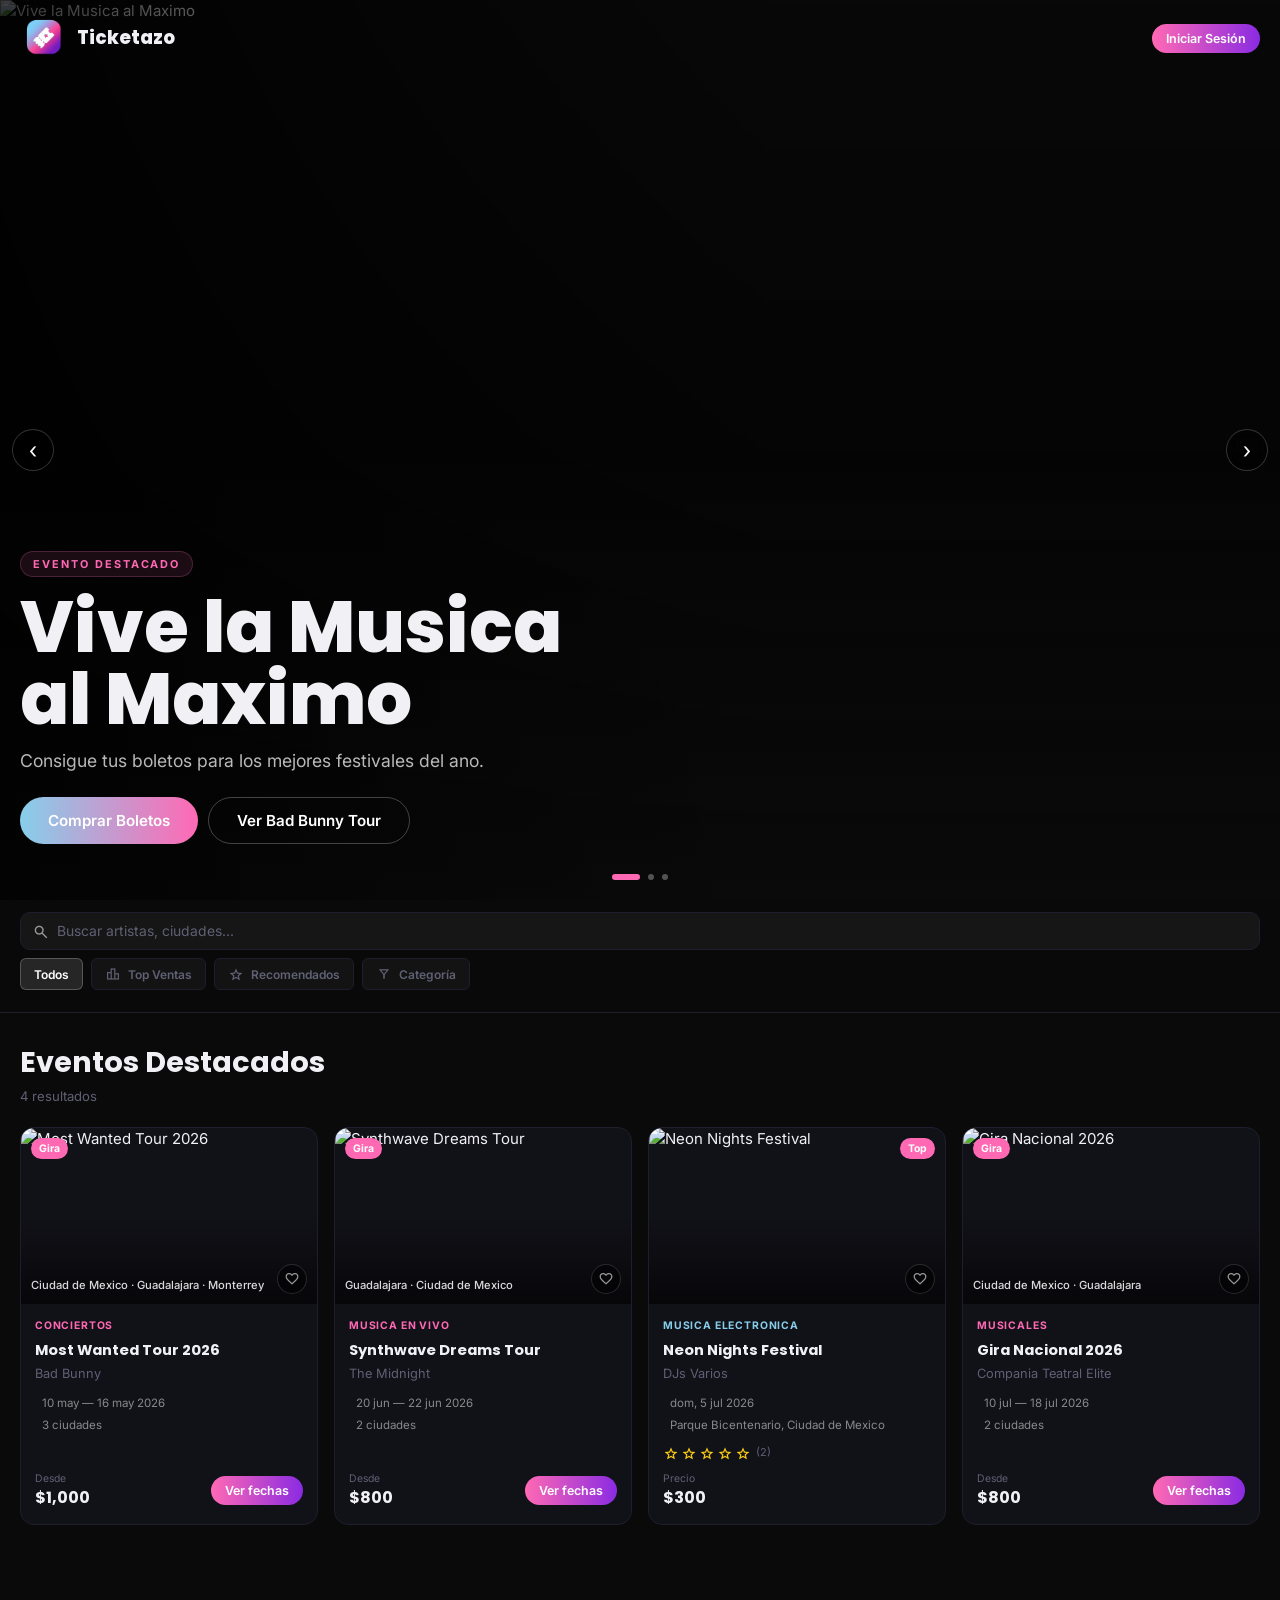
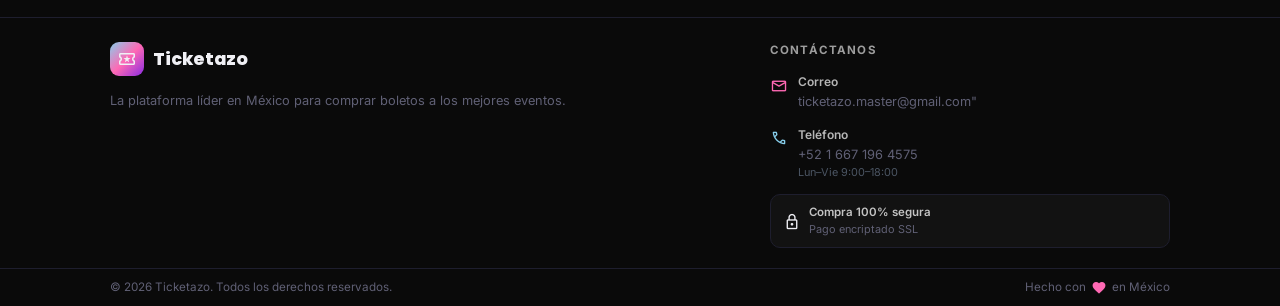
==== commit dfd174fc: "Add files via upload" ====
--- a/index.html
+++ b/index.html
@@ -21,9 +21,10 @@
   <link rel="stylesheet" href="assets/css/pages.css?v=3"/>
   <link rel="stylesheet" href="assets/css/profile.css?v=7"/>
   <link rel="stylesheet" href="assets/css/modal.css"/>
-  <link rel="stylesheet" href="assets/css/dashboard.css?v=13"/>
-  <link rel="stylesheet" href="assets/css/checkout.css?v=8"/>
-  <link rel="stylesheet" href="assets/css/footer.css?v=2"/>
+  <link rel="stylesheet" href="assets/css/dashboard.css?v=15"/>
+  <link rel="stylesheet" href="assets/css/checkout.css?v=9"/>
+
+  <link rel="stylesheet" href="assets/css/footer.css?v=3"/>
 </head>
 <body>
 
@@ -283,6 +284,9 @@
           <div class="db-panel" id="panel-payouts"></div>
           <div class="db-panel" id="panel-promote"></div>
           <div class="db-panel" id="panel-overview"></div>
+          <div class="db-panel" id="panel-approve"></div>
+          <div class="db-panel" id="panel-commissions"></div>
+          <div class="db-panel" id="panel-reports"></div>
         </div>
       </main>
 
@@ -308,6 +312,20 @@
     </div>
   </div>
 
+  <!-- ══ SEATS.IO DESIGNER (organizador) ══ -->
+  <div class="seatsio-designer-overlay" id="seatsio-designer-overlay" aria-hidden="true" onclick="if(event.target===this)SeatsioMaps.closeDesigner()">
+    <div class="seatsio-designer-modal" role="dialog" aria-modal="true" aria-label="Diseñador de mapa seats.io" onclick="event.stopPropagation()">
+      <button type="button" class="seatsio-designer-close" onclick="SeatsioMaps.closeDesigner()" aria-label="Cerrar diseñador">
+        <span class="material-symbols-outlined" style="font-size:22px">close</span>
+      </button>
+      <div id="seatsio-designer-mount"></div>
+      <div class="seatsio-designer-footer">
+        <p id="seatsio-draft-status" class="seatsio-draft-hint">Se publica y guarda solo mientras editas y otra vez al cerrar (X).</p>
+        <button type="button" class="seatsio-footer-action" id="seatsio-btn-publish" onclick="SeatsioMaps.publishDraftAndSave()">Publicar ahora</button>
+      </div>
+    </div>
+  </div>
+
   <!-- ══ CHECKOUT MODAL ══ -->
   <div class="checkout-overlay" id="checkout-overlay" onclick="Checkout.closeOutside(event)">
     <div class="checkout-modal" role="dialog" aria-modal="true" aria-label="Comprar boletos">
@@ -318,19 +336,33 @@
   <!-- ══ FOOTER ══ -->
   <footer id="main-footer"></footer>
 
+  <script src="https://js.stripe.com/v3/"></script>
+  <script>
+    window.TICKETAZO_CONFIG = {
+      stripePk: 'pk_test_51TLAxNRX8wopPC4bqki3UtbDNSaWTd6uMPEAgtvKx1ilJORv60uwFRq02Y7tF20M8Cm98D6CaVXN6LGAG70b4R1y000d0rW9mS',
+      supabaseFunctionsUrl: 'https://urumaghjardjgdveblxa.supabase.co/functions/v1',
+      // seats.io — https://app.seats.io (región: na | eu | sa | oc)
+      seatsioRegion: 'na',
+      seatsioPublicKey: '8740e119-dbb2-46a6-926f-78bcf0f46506',
+      // ⚠️ No uses la clave secreta en el front en producción; llama al diseñador desde tu backend.
+      seatsioSecretKey: 'cf843adb-bf0c-415f-a4ca-5d88ad36a311',
+    };
+  </script>
   <script src="https://cdn.jsdelivr.net/npm/@supabase/supabase-js@2/dist/umd/supabase.min.js"></script>
   <script src="https://cdn.jsdelivr.net/npm/qrcodejs-fixed@0.0.2/qrcode.min.js"></script>
+  <script src="https://cdnjs.cloudflare.com/ajax/libs/html2pdf.js/0.10.1/html2pdf.bundle.min.js"></script>
   <script src="assets/js/icons.js"></script>
-  <script src="assets/js/db.js?v=5"></script>
+  <script src="assets/js/db.js?v=25" defer></script>
   <script src="assets/js/data.js?v=2"></script>
-  <script src="assets/js/dashboard.js?v=17"></script>
-  <script src="assets/js/profile.js?v=17"></script>
-  <script src="assets/js/checkout.js?v=10"></script>
+  <script src="assets/js/seatsio_maps.js?v=5" defer></script>
+  <script src="assets/js/dashboard.js?v=26"></script>
+  <script src="assets/js/profile.js?v=22"></script>
+  <script src="assets/js/checkout.js?v=4" defer></script>
   <script src="assets/js/carousel.js?v=3"></script>
   <script src="assets/js/search.js"></script>
-  <script src="assets/js/pages.js?v=5"></script>
-  <script src="assets/js/grid.js?v=2"></script>
+  <script src="assets/js/pages.js?v=6"></script>
+  <script src="assets/js/grid.js?v=3"></script>
   <script src="assets/js/auth.js?v=9"></script>
-  <script src="assets/js/app.js?v=12"></script>
+  <script src="assets/js/app.js?v=15"></script>
 </body>
 </html>
--- a/assets/css/dashboard.css
+++ b/assets/css/dashboard.css
@@ -1085,3 +1085,140 @@
     grid-template-columns: 1fr;
   }
 }
+
+/* ── seats.io: diseñador embebido ── */
+.db-radio-row {
+  display: flex;
+  align-items: center;
+  gap: 10px;
+  margin-bottom: 10px;
+  font-size: 0.88rem;
+  color: #334155;
+  cursor: pointer;
+}
+
+.db-radio-row input {
+  accent-color: #8b5cf6;
+  width: 18px;
+  height: 18px;
+}
+
+.seatsio-designer-overlay {
+  display: none;
+  position: fixed;
+  inset: 0;
+  z-index: 12000;
+  background: rgba(15, 23, 42, 0.72);
+  align-items: center;
+  justify-content: center;
+  padding: 16px;
+  box-sizing: border-box;
+}
+
+.seatsio-designer-overlay.open {
+  display: flex;
+}
+
+.seatsio-designer-modal {
+  position: relative;
+  width: min(1100px, 100%);
+  height: min(90vh, 860px);
+  background: #fff;
+  border-radius: 16px;
+  overflow: hidden;
+  display: flex;
+  flex-direction: column;
+  box-shadow: 0 25px 80px rgba(0, 0, 0, 0.35);
+}
+
+.seatsio-designer-modal .seatsio-designer-close {
+  position: absolute;
+  top: 12px;
+  right: 12px;
+  z-index: 2;
+  width: 40px;
+  height: 40px;
+  border: none;
+  border-radius: 10px;
+  background: rgba(15, 23, 42, 0.08);
+  color: #0f172a;
+  cursor: pointer;
+  display: flex;
+  align-items: center;
+  justify-content: center;
+}
+
+.seatsio-designer-modal .seatsio-designer-close:hover {
+  background: rgba(15, 23, 42, 0.14);
+}
+
+#seatsio-designer-mount {
+  flex: 1;
+  min-height: 0;
+}
+
+.seatsio-designer-footer {
+  flex-shrink: 0;
+  padding: 6px 10px 8px 14px;
+  background: #f8fafc;
+  border-top: 1px solid #e2e8f0;
+  display: flex;
+  flex-direction: row;
+  flex-wrap: wrap;
+  align-items: center;
+  justify-content: space-between;
+  gap: 8px 12px;
+}
+
+.seatsio-draft-hint {
+  margin: 0;
+  flex: 1;
+  min-width: 0;
+  font-size: 0.72rem;
+  line-height: 1.35;
+  color: #64748b;
+}
+
+.seatsio-footer-action {
+  flex-shrink: 0;
+  font-family: inherit;
+  font-size: 0.72rem;
+  font-weight: 600;
+  padding: 5px 10px;
+  border-radius: 6px;
+  border: 1px solid #cbd5e1;
+  background: #fff;
+  color: #475569;
+  cursor: pointer;
+  white-space: nowrap;
+}
+
+.seatsio-footer-action:hover:not(:disabled) {
+  background: #f1f5f9;
+  border-color: #94a3b8;
+  color: #1e293b;
+}
+
+.seatsio-footer-action:disabled {
+  opacity: 0.55;
+  cursor: not-allowed;
+}
+
+/* Mapa en checkout */
+#seatsio-chart-mount {
+  min-height: 320px;
+  border-radius: 12px;
+  overflow: hidden;
+  margin-bottom: 14px;
+  border: 1px solid var(--border-default, #e2e8f0);
+}
+
+.ck-seat-hint {
+  font-size: 0.82rem;
+  color: var(--text-secondary, #64748b);
+  margin-bottom: 12px;
+}
+
+.ck-seat-hint.warn {
+  color: #ea580c;
+}
--- a/assets/css/checkout.css
+++ b/assets/css/checkout.css
@@ -388,6 +388,64 @@
 .ck-field--sm { min-width: 0; }
 .ck-secure-note { font-size: 0.7rem; color: #334155; text-align: center; margin-top: 8px; display: flex; align-items: center; justify-content: center; gap: 5px; }
 
+/* ── Stripe Elements Card ───────────── */
+.ck-stripe-container {
+  margin-bottom: 12px;
+}
+.ck-stripe-label {
+  display: block;
+  font-size: 0.75rem;
+  font-weight: 600;
+  color: #64748b;
+  text-transform: uppercase;
+  letter-spacing: 0.4px;
+  margin-bottom: 8px;
+}
+.ck-stripe-element {
+  padding: 13px 14px;
+  border: 1.5px solid rgba(255,255,255,0.08);
+  border-radius: 10px;
+  background: rgba(255,255,255,0.04);
+  transition: border-color 0.2s, box-shadow 0.2s;
+}
+.ck-stripe-element.StripeElement--focus {
+  border-color: #8B5CF6;
+  box-shadow: 0 0 0 3px rgba(139,92,246,0.15);
+  background: rgba(139,92,246,0.05);
+}
+.ck-stripe-element.StripeElement--invalid {
+  border-color: rgba(220,38,38,0.5);
+  box-shadow: 0 0 0 3px rgba(220,38,38,0.1);
+}
+
+/* Stripe no disponible */
+.ck-stripe-unavailable {
+  text-align: center;
+  padding: 20px;
+  border: 1px dashed rgba(255,77,109,0.3);
+  border-radius: 12px;
+  background: rgba(255,77,109,0.05);
+  color: #94a3b8;
+  font-size: 0.84rem;
+  line-height: 1.6;
+}
+
+/* ── Spinner de carga ───────────────── */
+.ck-spinner {
+  display: inline-block;
+  width: 16px;
+  height: 16px;
+  border: 2px solid rgba(255,255,255,0.3);
+  border-top-color: #fff;
+  border-radius: 50%;
+  animation: ck-spin 0.7s linear infinite;
+  vertical-align: middle;
+  margin-right: 8px;
+}
+@keyframes ck-spin {
+  to { transform: rotate(360deg); }
+}
+
 /* ── Error ──────────────────────────── */
 .ck-err {
   background: rgba(220,38,38,0.1);
--- a/assets/css/footer.css
+++ b/assets/css/footer.css
@@ -5,19 +5,19 @@
 #main-footer {
   background: var(--bg-base);
   border-top: 1px solid var(--border-subtle);
-  margin-top: 60px;
+  margin-top: 32px;
 }
 
-/* Main grid */
 .footer-main {
   max-width: 1100px;
   margin: 0 auto;
-  padding: 40px 20px 32px;
+  padding: 24px 20px 20px;
   display: grid;
   grid-template-columns: 1fr 1fr;
-  gap: 28px;
+  gap: 20px;
+  align-items: start;
 }
-@media (min-width: 900px) { .footer-main { grid-template-columns: 1.4fr 1fr 1fr 1fr; } }
+@media (min-width: 900px) { .footer-main { grid-template-columns: 1.6fr 1fr; } }
 
 /* Brand column */
 .footer-brand-logo {
@@ -88,11 +88,11 @@
 .footer-bottom-inner {
   max-width: 1100px;
   margin: 0 auto;
-  padding: 16px 20px;
+  padding: 10px 20px;
   display: flex;
   flex-direction: column;
   align-items: center;
-  gap: 8px;
+  gap: 4px;
   text-align: center;
   font-size: 0.73rem;
   color: var(--text-muted);
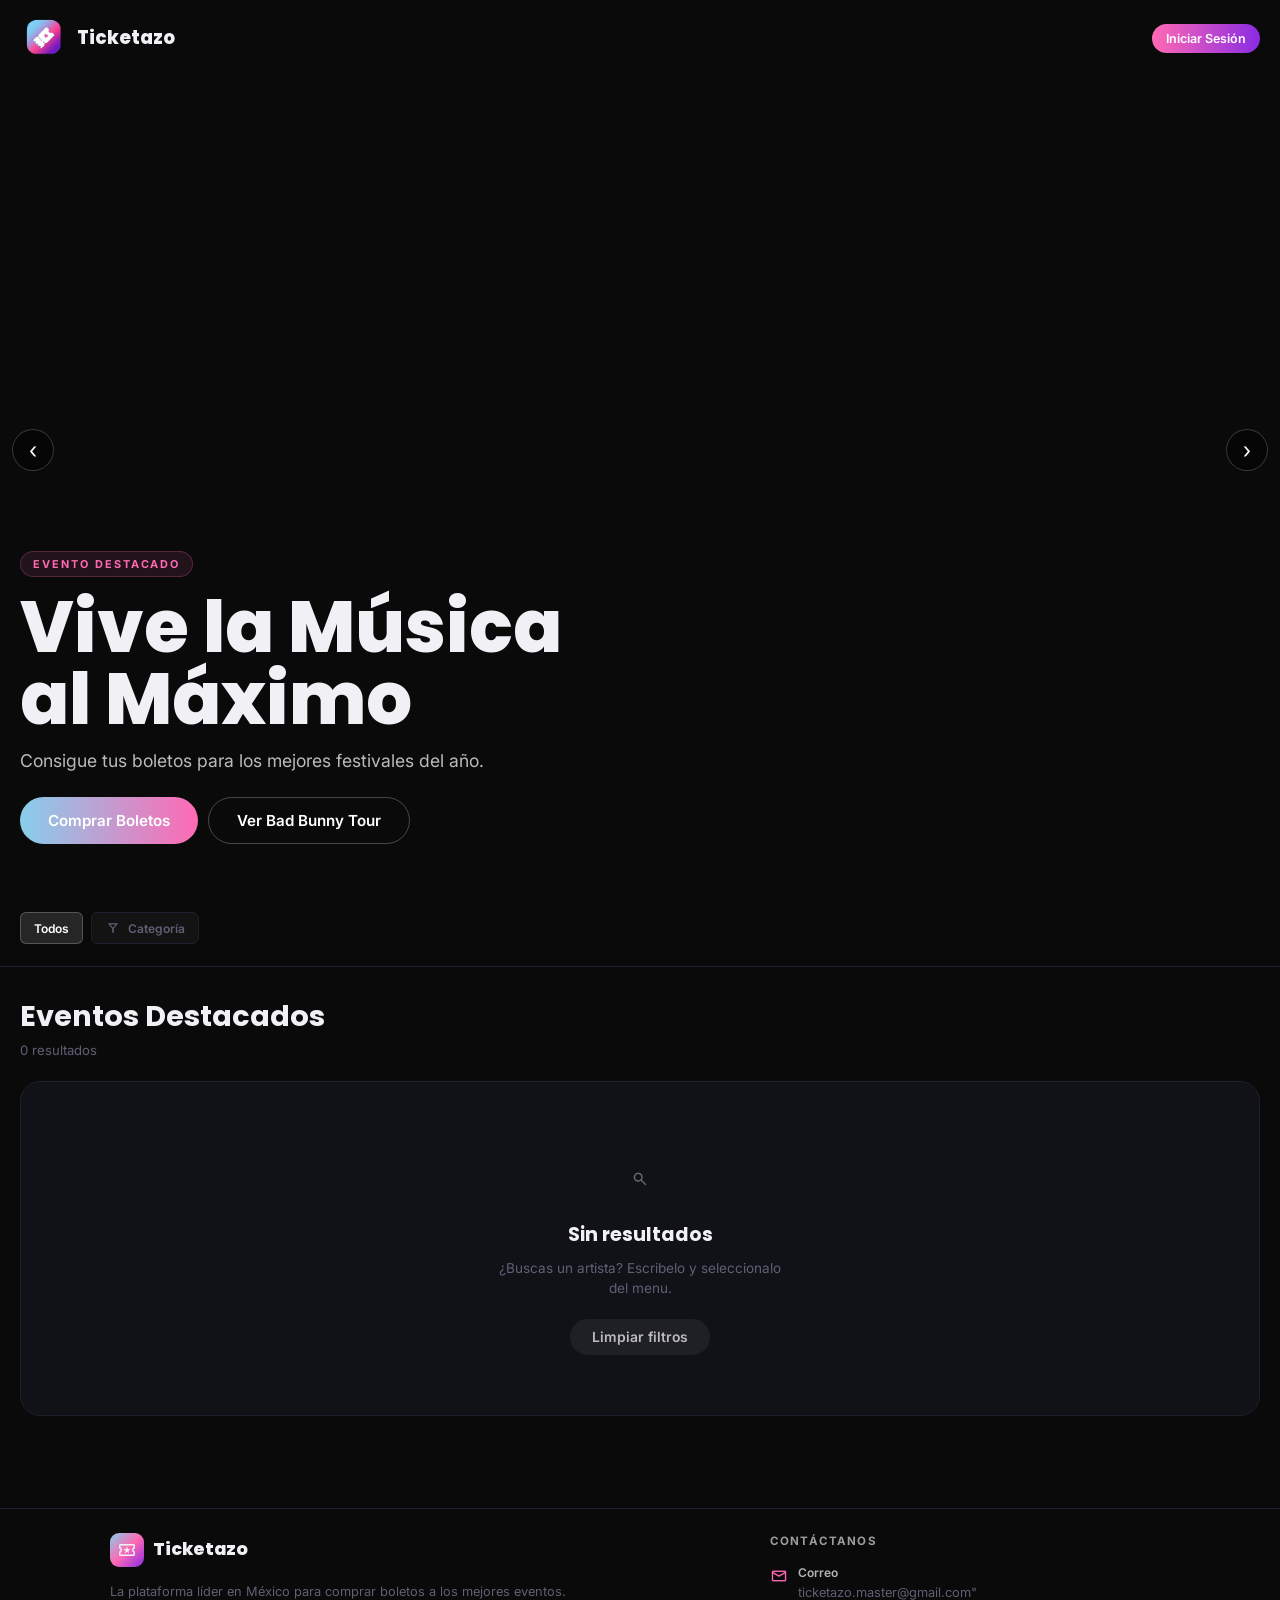
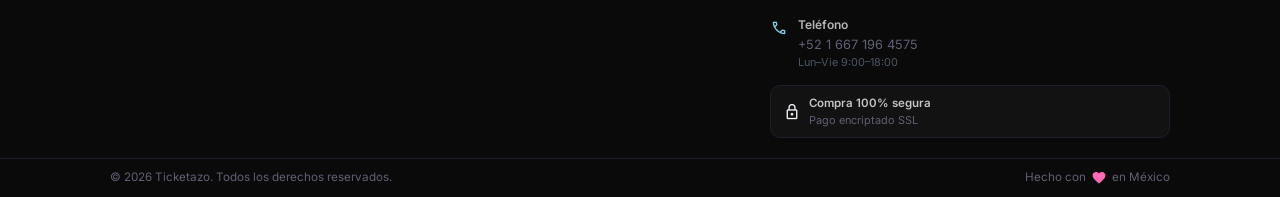
==== commit 0082c2f6: "Add files via upload" ====
--- a/index.html
+++ b/index.html
@@ -1,31 +1,37 @@
 <!DOCTYPE html>
 <html lang="es">
+
 <head>
-  <meta charset="UTF-8"/>
-  <meta name="viewport" content="width=device-width, initial-scale=1.0"/>
-  <meta name="description" content="Ticketazo — Boletos para los mejores eventos de México"/>
-  <meta name="theme-color" content="#0A0A0A"/>
+  <meta charset="UTF-8" />
+  <meta name="viewport" content="width=device-width, initial-scale=1.0" />
+  <meta name="description" content="Ticketazo — Boletos para los mejores eventos de México" />
+  <meta name="theme-color" content="#0A0A0A" />
   <title>Ticketazo</title>
 
-  <link rel="preconnect" href="https://fonts.googleapis.com"/>
-  <link rel="preconnect" href="https://fonts.gstatic.com" crossorigin/>
-  <link href="https://fonts.googleapis.com/css2?family=Poppins:wght@400;500;600;700;800&family=Inter:wght@300;400;500;600&display=swap" rel="stylesheet"/>
-  <link href="https://fonts.googleapis.com/css2?family=Material+Symbols+Outlined:opsz,wght,FILL,GRAD@20..48,100..700,0..1,-50..200" rel="stylesheet" />
-
-  <link rel="stylesheet" href="assets/css/variables.css"/>
-  <link rel="stylesheet" href="assets/css/base.css"/>
-  <link rel="stylesheet" href="assets/css/navbar.css?v=6"/>
-  <link rel="stylesheet" href="assets/css/hero.css?v=2"/>
-  <link rel="stylesheet" href="assets/css/search.css"/>
-  <link rel="stylesheet" href="assets/css/cards.css"/>
-  <link rel="stylesheet" href="assets/css/pages.css?v=3"/>
-  <link rel="stylesheet" href="assets/css/profile.css?v=7"/>
-  <link rel="stylesheet" href="assets/css/modal.css"/>
-  <link rel="stylesheet" href="assets/css/dashboard.css?v=15"/>
-  <link rel="stylesheet" href="assets/css/checkout.css?v=9"/>
-
-  <link rel="stylesheet" href="assets/css/footer.css?v=3"/>
+  <link rel="preconnect" href="https://fonts.googleapis.com" />
+  <link rel="preconnect" href="https://fonts.gstatic.com" crossorigin />
+  <link
+    href="https://fonts.googleapis.com/css2?family=Poppins:wght@400;500;600;700;800&family=Inter:wght@300;400;500;600&display=swap"
+    rel="stylesheet" />
+  <link
+    href="https://fonts.googleapis.com/css2?family=Material+Symbols+Outlined:opsz,wght,FILL,GRAD@20..48,100..700,0..1,-50..200"
+    rel="stylesheet" />
+
+  <link rel="stylesheet" href="assets/css/variables.css" />
+  <link rel="stylesheet" href="assets/css/base.css" />
+  <link rel="stylesheet" href="assets/css/navbar.css?v=6" />
+  <link rel="stylesheet" href="assets/css/hero.css?v=2" />
+  <link rel="stylesheet" href="assets/css/search.css" />
+  <link rel="stylesheet" href="assets/css/cards.css" />
+  <link rel="stylesheet" href="assets/css/pages.css?v=3" />
+  <link rel="stylesheet" href="assets/css/profile.css?v=7" />
+  <link rel="stylesheet" href="assets/css/modal.css" />
+  <link rel="stylesheet" href="assets/css/dashboard.css?v=15" />
+  <link rel="stylesheet" href="assets/css/checkout.css?v=9" />
+
+  <link rel="stylesheet" href="assets/css/footer.css?v=3" />
 </head>
+
 <body>
 
   <!-- ══ NAVBAR ══ -->
@@ -35,7 +41,8 @@
       <span>Ticketazo</span>
     </a>
     <div class="nav-right" id="nav-right">
-      <button class="btn btn-ghost btn-sm hidden" id="btn-home-nav" onclick="App.navigate('home')">Volver al inicio</button>
+      <button class="btn btn-ghost btn-sm hidden" id="btn-home-nav" onclick="App.navigate('home')">Volver al
+        inicio</button>
       <button class="btn-nav-user hidden" id="nav-username" onclick="Profile.open()">Mi cuenta</button>
       <button class="btn btn-ghost btn-sm hidden" id="btn-dashboard" onclick="Zones.openDashboard()">Panel</button>
       <button class="btn btn-secondary btn-sm" id="btn-login" onclick="Auth.openModal()">Iniciar Sesión</button>
@@ -48,7 +55,11 @@
 
   <!-- Mobile Menu -->
   <div class="mobile-menu" id="mobile-menu">
-    <button class="mobile-menu-close" onclick="App.toggleMobile()"><svg width="24" height="24" viewBox="0 0 24 24" fill="none" stroke="currentColor" stroke-width="2"><line x1="18" y1="6" x2="6" y2="18"></line><line x1="6" y1="6" x2="18" y2="18"></line></svg></button>
+    <button class="mobile-menu-close" onclick="App.toggleMobile()"><svg width="24" height="24" viewBox="0 0 24 24"
+        fill="none" stroke="currentColor" stroke-width="2">
+        <line x1="18" y1="6" x2="6" y2="18"></line>
+        <line x1="6" y1="6" x2="18" y2="18"></line>
+      </svg></button>
     <div class="nav-logo" style="margin-bottom: 20px" onclick="App.navigate('home');App.toggleMobile()">
       <img src="assets/img/logo.png" alt="Logo" class="nav-logo-img" />
       <span style="color:#fff">Ticketazo</span>
@@ -56,8 +67,10 @@
     <a class="mobile-nav-link" onclick="App.navigate('home');App.toggleMobile()">Inicio</a>
     <a class="mobile-nav-link hidden" id="mob-profile" onclick="Profile.open();App.toggleMobile()">Mi cuenta</a>
     <a class="mobile-nav-link hidden" id="mob-dashboard" onclick="Zones.openDashboard()">Panel de Control</a>
-    <button class="btn btn-primary w-full" id="mob-login" onclick="Auth.openModal();App.toggleMobile()">Iniciar Sesión</button>
-    <button class="btn btn-outline w-full hidden" id="mob-logout" onclick="Auth.logout();App.toggleMobile()">Cerrar Sesión</button>
+    <button class="btn btn-primary w-full" id="mob-login" onclick="Auth.openModal();App.toggleMobile()">Iniciar
+      Sesión</button>
+    <button class="btn btn-outline w-full hidden" id="mob-logout" onclick="Auth.logout();App.toggleMobile()">Cerrar
+      Sesión</button>
   </div>
 
   <!-- ══ PAGE: HOME ══ -->
@@ -67,24 +80,33 @@
       <div class="hero-track" id="hero-track">
         <div class="hero-slide">
           <picture>
-            <source media="(max-width: 768px)" srcset="https://images.unsplash.com/photo-1540039155733-5bb30b53aa14?w=800&h=1200&fit=crop&q=80">
-            <img src="https://images.unsplash.com/photo-1540039155733-5bb30b53aa14?w=1920&q=80" alt="Concierto" loading="eager"/>
+            <source media="(max-width: 768px)"
+              srcset="https://images.unsplash.com/photo-1540039155733-5bb30b53aa14?w=800&h=1200&fit=crop&q=80">
+            <img src="https://images.unsplash.com/photo-1540039155733-5bb30b53aa14?w=1920&q=80" alt="Concierto"
+              loading="eager" />
           </picture>
-          <div class="hero-overlay"></div><div class="hero-overlay-lr"></div>
+          <div class="hero-overlay"></div>
+          <div class="hero-overlay-lr"></div>
         </div>
         <div class="hero-slide">
           <picture>
-            <source media="(max-width: 768px)" srcset="https://images.unsplash.com/photo-1503095396549-807759245b35?w=800&h=1200&fit=crop&q=80">
-            <img src="https://images.unsplash.com/photo-1503095396549-807759245b35?w=1920&q=80" alt="Teatro" loading="lazy"/>
+            <source media="(max-width: 768px)"
+              srcset="https://images.unsplash.com/photo-1503095396549-807759245b35?w=800&h=1200&fit=crop&q=80">
+            <img src="https://images.unsplash.com/photo-1503095396549-807759245b35?w=1920&q=80" alt="Teatro"
+              loading="lazy" />
           </picture>
-          <div class="hero-overlay"></div><div class="hero-overlay-lr"></div>
+          <div class="hero-overlay"></div>
+          <div class="hero-overlay-lr"></div>
         </div>
         <div class="hero-slide">
           <picture>
-            <source media="(max-width: 768px)" srcset="https://images.unsplash.com/photo-1607313029691-fa108ddf807d?w=800&h=1200&fit=crop&q=80">
-            <img src="https://images.unsplash.com/photo-1607313029691-fa108ddf807d?w=1920&q=80" alt="Synthwave" loading="lazy"/>
+            <source media="(max-width: 768px)"
+              srcset="https://images.unsplash.com/photo-1607313029691-fa108ddf807d?w=800&h=1200&fit=crop&q=80">
+            <img src="https://images.unsplash.com/photo-1607313029691-fa108ddf807d?w=1920&q=80" alt="Synthwave"
+              loading="lazy" />
           </picture>
-          <div class="hero-overlay"></div><div class="hero-overlay-lr"></div>
+          <div class="hero-overlay"></div>
+          <div class="hero-overlay-lr"></div>
         </div>
       </div>
       <div class="hero-content">
@@ -94,7 +116,8 @@
           <p class="hero-sub" id="hero-sub">Consigue tus boletos para los mejores festivales del año.</p>
           <div class="hero-btns">
             <button class="btn btn-primary btn-lg" onclick="Carousel.handleBuy()">Comprar Boletos</button>
-            <button class="btn btn-outline btn-lg" id="hero-cta-btn" onclick="Carousel.handleCta()">Ver Bad Bunny Tour</button>
+            <button class="btn btn-outline btn-lg" id="hero-cta-btn" onclick="Carousel.handleCta()">Ver Bad Bunny
+              Tour</button>
           </div>
         </div>
       </div>
@@ -105,21 +128,13 @@
 
     <div class="search-bar" id="search-bar">
       <div class="search-inner">
-        <div class="search-wrap" id="search-wrap">
-          <span class="search-icon"><span class="material-symbols-outlined" style="font-size: 18px; opacity: 0.6; vertical-align: middle;">search</span></span>
-          <input class="search-input" id="search-input" type="search"
-            placeholder="Buscar artistas, ciudades..."
-            oninput="Search.handle(this.value)"
-            onfocus="Search.showDropdown()"
-            autocomplete="off" aria-label="Buscar eventos"/>
-          <button class="search-clear hidden" id="search-clear" onclick="Search.clear()" aria-label="Limpiar"><span class="material-symbols-outlined" style="font-size: 16px; vertical-align: middle;">close</span></button>
-          <div class="search-dropdown hidden" id="search-dropdown" role="listbox"></div>
-        </div>
+
         <div class="filters-row" role="group">
-          <button class="filter-btn active-all" id="f-all"   onclick="Grid.setFilter('all')">Todos</button>
-          <button class="filter-btn" id="f-top"              onclick="Grid.setFilter('bestSeller')"><span class="material-symbols-outlined" style="font-size: 16px; margin-right:4px; vertical-align: text-bottom;">leaderboard</span> Top Ventas</button>
-          <button class="filter-btn" id="f-rec"              onclick="Grid.setFilter('recommended')"><span class="material-symbols-outlined" style="font-size: 16px; margin-right:4px; vertical-align: text-bottom;">star</span> Recomendados</button>
-          <button class="filter-btn" id="f-cat"              onclick="Grid.toggleCats()"><span class="material-symbols-outlined" style="font-size: 16px; margin-right:4px; vertical-align: text-bottom;">filter_alt</span> Categoría</button>
+          <button class="filter-btn active-all" id="f-all" onclick="Grid.setFilter('all')">Todos</button>
+
+          <button class="filter-btn" id="f-cat" onclick="Grid.toggleCats()"><span class="material-symbols-outlined"
+              style="font-size: 16px; margin-right:4px; vertical-align: text-bottom;">filter_alt</span>
+            Categoría</button>
         </div>
         <div class="cat-pills" id="cat-pills" role="group"></div>
       </div>
@@ -131,7 +146,9 @@
           <h2 class="section-title" id="grid-title">Eventos Destacados</h2>
           <p class="section-count" id="grid-count"></p>
         </div>
-        <button class="clear-btn hidden" id="clear-all-btn" onclick="Grid.clearAll()"><span class="material-symbols-outlined" style="font-size: 14px; margin-right:4px; vertical-align: middle;">close</span> Limpiar</button>
+        <button class="clear-btn hidden" id="clear-all-btn" onclick="Grid.clearAll()"><span
+            class="material-symbols-outlined"
+            style="font-size: 14px; margin-right:4px; vertical-align: middle;">close</span> Limpiar</button>
       </div>
       <div class="events-grid" id="events-grid"></div>
     </section>
@@ -140,7 +157,7 @@
   <!-- ══ PAGE: ARTIST ══ -->
   <div class="page" id="page-artist">
     <div class="artist-hero">
-      <img id="artist-hero-img" src="" alt=""/>
+      <img id="artist-hero-img" src="" alt="" />
       <div class="artist-hero-overlay"></div>
       <button class="back-btn" onclick="App.goBack()">← Volver</button>
     </div>
@@ -148,7 +165,12 @@
       <div class="artist-info">
         <div class="artist-avatar" id="artist-avatar"></div>
         <div class="artist-meta">
-          <div class="on-tour-badge hidden" id="artist-tour-badge"><svg width="14" height="14" viewBox="0 0 24 24" fill="none" stroke="currentColor" stroke-width="2" style="display:inline-flex;margin-right:4px"><path d="M12 2a3 3 0 0 0-3 3v7a3 3 0 0 0 6 0V5a3 3 0 0 0-3-3Z"></path><path d="M19 10v2a7 7 0 0 1-14 0v-2"></path><line x1="12" y1="19" x2="12" y2="22"></line></svg> En gira</div>
+          <div class="on-tour-badge hidden" id="artist-tour-badge"><svg width="14" height="14" viewBox="0 0 24 24"
+              fill="none" stroke="currentColor" stroke-width="2" style="display:inline-flex;margin-right:4px">
+              <path d="M12 2a3 3 0 0 0-3 3v7a3 3 0 0 0 6 0V5a3 3 0 0 0-3-3Z"></path>
+              <path d="M19 10v2a7 7 0 0 1-14 0v-2"></path>
+              <line x1="12" y1="19" x2="12" y2="22"></line>
+            </svg> En gira</div>
           <h1 class="artist-name" id="artist-name"></h1>
           <p class="artist-genre" id="artist-genre"></p>
         </div>
@@ -161,9 +183,13 @@
   <!-- ══ PAGE: EVENT DETAIL ══ -->
   <div class="page" id="page-event">
     <div class="event-hero">
-      <img id="event-hero-img" src="" alt=""/>
+      <img id="event-hero-img" src="" alt="" />
       <div class="event-hero-overlay"></div>
-      <button class="back-btn" onclick="App.goBack()"><svg width="16" height="16" viewBox="0 0 24 24" fill="none" stroke="currentColor" stroke-width="2"><line x1="19" y1="12" x2="5" y2="12"></line><polyline points="12 19 5 12 12 5"></polyline></svg> Volver</button>
+      <button class="back-btn" onclick="App.goBack()"><svg width="16" height="16" viewBox="0 0 24 24" fill="none"
+          stroke="currentColor" stroke-width="2">
+          <line x1="19" y1="12" x2="5" y2="12"></line>
+          <polyline points="12 19 5 12 12 5"></polyline>
+        </svg> Volver</button>
     </div>
     <div class="event-content">
       <div class="event-layout">
@@ -172,7 +198,6 @@
           <h1 class="event-title" id="event-title"></h1>
           <p class="event-artist-name" id="event-artist"></p>
           <div class="event-meta-row" id="event-meta"></div>
-          <div id="event-rating-box"></div>
           <div class="content-section">
             <div class="section-divider">
               <div class="section-accent accent--blue-purple"></div>
@@ -188,15 +213,7 @@
             </div>
             <div id="event-tour-dates"></div>
           </div>
-          <div class="content-section">
-            <div class="section-divider">
-              <div class="section-accent accent--pink-purple"></div>
-              <h2 class="section-heading">Reseñas</h2>
-              <span class="review-count-label" id="review-count-label"></span>
-            </div>
-            <div id="review-form-section"></div>
-            <div id="reviews-list"></div>
-          </div>
+
           <div class="content-section">
             <div class="section-divider">
               <div class="section-accent accent--blue-pink"></div>
@@ -213,13 +230,18 @@
                 <div class="buy-price" id="buy-price">$0</div>
                 <div class="buy-currency">MXN</div>
               </div>
-              <div id="buy-rating-pill"></div>
             </div>
             <div id="buy-details"></div>
             <button class="btn btn-secondary w-full" id="buy-main-btn" onclick="Pages.handleBuyClick()">
               Comprar Boletos
             </button>
-            <div class="buy-attendees"><svg width="14" height="14" viewBox="0 0 24 24" fill="none" stroke="currentColor" stroke-width="2" style="display:inline-flex;margin-right:4px"><path d="M17 21v-2a4 4 0 0 0-4-4H5a4 4 0 0 0-4 4v2"></path><circle cx="9" cy="7" r="4"></circle><path d="M23 21v-2a4 4 0 0 0-3-3.87"></path><path d="M16 3.13a4 4 0 0 1 0 7.75"></path></svg> Consultando compras reales...</div>
+            <div class="buy-attendees"><svg width="14" height="14" viewBox="0 0 24 24" fill="none" stroke="currentColor"
+                stroke-width="2" style="display:inline-flex;margin-right:4px">
+                <path d="M17 21v-2a4 4 0 0 0-4-4H5a4 4 0 0 0-4 4v2"></path>
+                <circle cx="9" cy="7" r="4"></circle>
+                <path d="M23 21v-2a4 4 0 0 0-3-3.87"></path>
+                <path d="M16 3.13a4 4 0 0 1 0 7.75"></path>
+              </svg> Consultando compras reales...</div>
           </div>
         </aside>
       </div>
@@ -271,8 +293,10 @@
             <div class="db-topbar-title" id="db-topbar-title">Panel de Control</div>
           </div>
           <div class="db-topbar-right">
-            <button class="db-btn db-btn-secondary" style="font-size:0.8rem; padding:6px 14px;" onclick="App.navigate('home')">
-              <span class="material-symbols-outlined" style="font-size: 16px; margin-right: 4px; vertical-align: middle;">home</span> Volver al inicio
+            <button class="db-btn db-btn-secondary" style="font-size:0.8rem; padding:6px 14px;"
+              onclick="App.navigate('home')">
+              <span class="material-symbols-outlined"
+                style="font-size: 16px; margin-right: 4px; vertical-align: middle;">home</span> Volver al inicio
             </button>
           </div>
         </div>
@@ -298,7 +322,8 @@
     <div class="modal" role="dialog" aria-modal="true">
       <div class="modal-blob modal-blob--1"></div>
       <div class="modal-blob modal-blob--2"></div>
-      <button class="modal-close" onclick="Auth.closeModal()" aria-label="Cerrar"><span class="material-symbols-outlined" style="font-size: 20px;">close</span></button>
+      <button class="modal-close" onclick="Auth.closeModal()" aria-label="Cerrar"><span
+          class="material-symbols-outlined" style="font-size: 20px;">close</span></button>
       <div class="steps-bar hidden" id="steps-bar">
         <div class="step-dot active" id="sd1">1</div>
         <div class="step-line" id="sl1"></div>
@@ -313,15 +338,20 @@
   </div>
 
   <!-- ══ SEATS.IO DESIGNER (organizador) ══ -->
-  <div class="seatsio-designer-overlay" id="seatsio-designer-overlay" aria-hidden="true" onclick="if(event.target===this)SeatsioMaps.closeDesigner()">
-    <div class="seatsio-designer-modal" role="dialog" aria-modal="true" aria-label="Diseñador de mapa seats.io" onclick="event.stopPropagation()">
-      <button type="button" class="seatsio-designer-close" onclick="SeatsioMaps.closeDesigner()" aria-label="Cerrar diseñador">
+  <div class="seatsio-designer-overlay" id="seatsio-designer-overlay" aria-hidden="true"
+    onclick="if(event.target===this)SeatsioMaps.closeDesigner()">
+    <div class="seatsio-designer-modal" role="dialog" aria-modal="true" aria-label="Diseñador de mapa seats.io"
+      onclick="event.stopPropagation()">
+      <button type="button" class="seatsio-designer-close" onclick="SeatsioMaps.closeDesigner()"
+        aria-label="Cerrar diseñador">
         <span class="material-symbols-outlined" style="font-size:22px">close</span>
       </button>
       <div id="seatsio-designer-mount"></div>
       <div class="seatsio-designer-footer">
-        <p id="seatsio-draft-status" class="seatsio-draft-hint">Se publica y guarda solo mientras editas y otra vez al cerrar (X).</p>
-        <button type="button" class="seatsio-footer-action" id="seatsio-btn-publish" onclick="SeatsioMaps.publishDraftAndSave()">Publicar ahora</button>
+        <p id="seatsio-draft-status" class="seatsio-draft-hint">Se publica y guarda solo mientras editas y otra vez al
+          cerrar (X).</p>
+        <button type="button" class="seatsio-footer-action" id="seatsio-btn-publish"
+          onclick="SeatsioMaps.publishDraftAndSave()">Publicar ahora</button>
       </div>
     </div>
   </div>
@@ -352,17 +382,18 @@
   <script src="https://cdn.jsdelivr.net/npm/qrcodejs-fixed@0.0.2/qrcode.min.js"></script>
   <script src="https://cdnjs.cloudflare.com/ajax/libs/html2pdf.js/0.10.1/html2pdf.bundle.min.js"></script>
   <script src="assets/js/icons.js"></script>
-  <script src="assets/js/db.js?v=25" defer></script>
-  <script src="assets/js/data.js?v=2"></script>
+  <script src="assets/js/db.js?v=27" defer></script>
+  <script src="assets/js/data.js?v=3"></script>
   <script src="assets/js/seatsio_maps.js?v=5" defer></script>
-  <script src="assets/js/dashboard.js?v=26"></script>
+  <script src="assets/js/dashboard.js?v=27"></script>
   <script src="assets/js/profile.js?v=22"></script>
   <script src="assets/js/checkout.js?v=4" defer></script>
   <script src="assets/js/carousel.js?v=3"></script>
   <script src="assets/js/search.js"></script>
-  <script src="assets/js/pages.js?v=6"></script>
-  <script src="assets/js/grid.js?v=3"></script>
+  <script src="assets/js/pages.js?v=8"></script>
+  <script src="assets/js/grid.js?v=5"></script>
   <script src="assets/js/auth.js?v=9"></script>
   <script src="assets/js/app.js?v=15"></script>
 </body>
-</html>
+
+</html>
